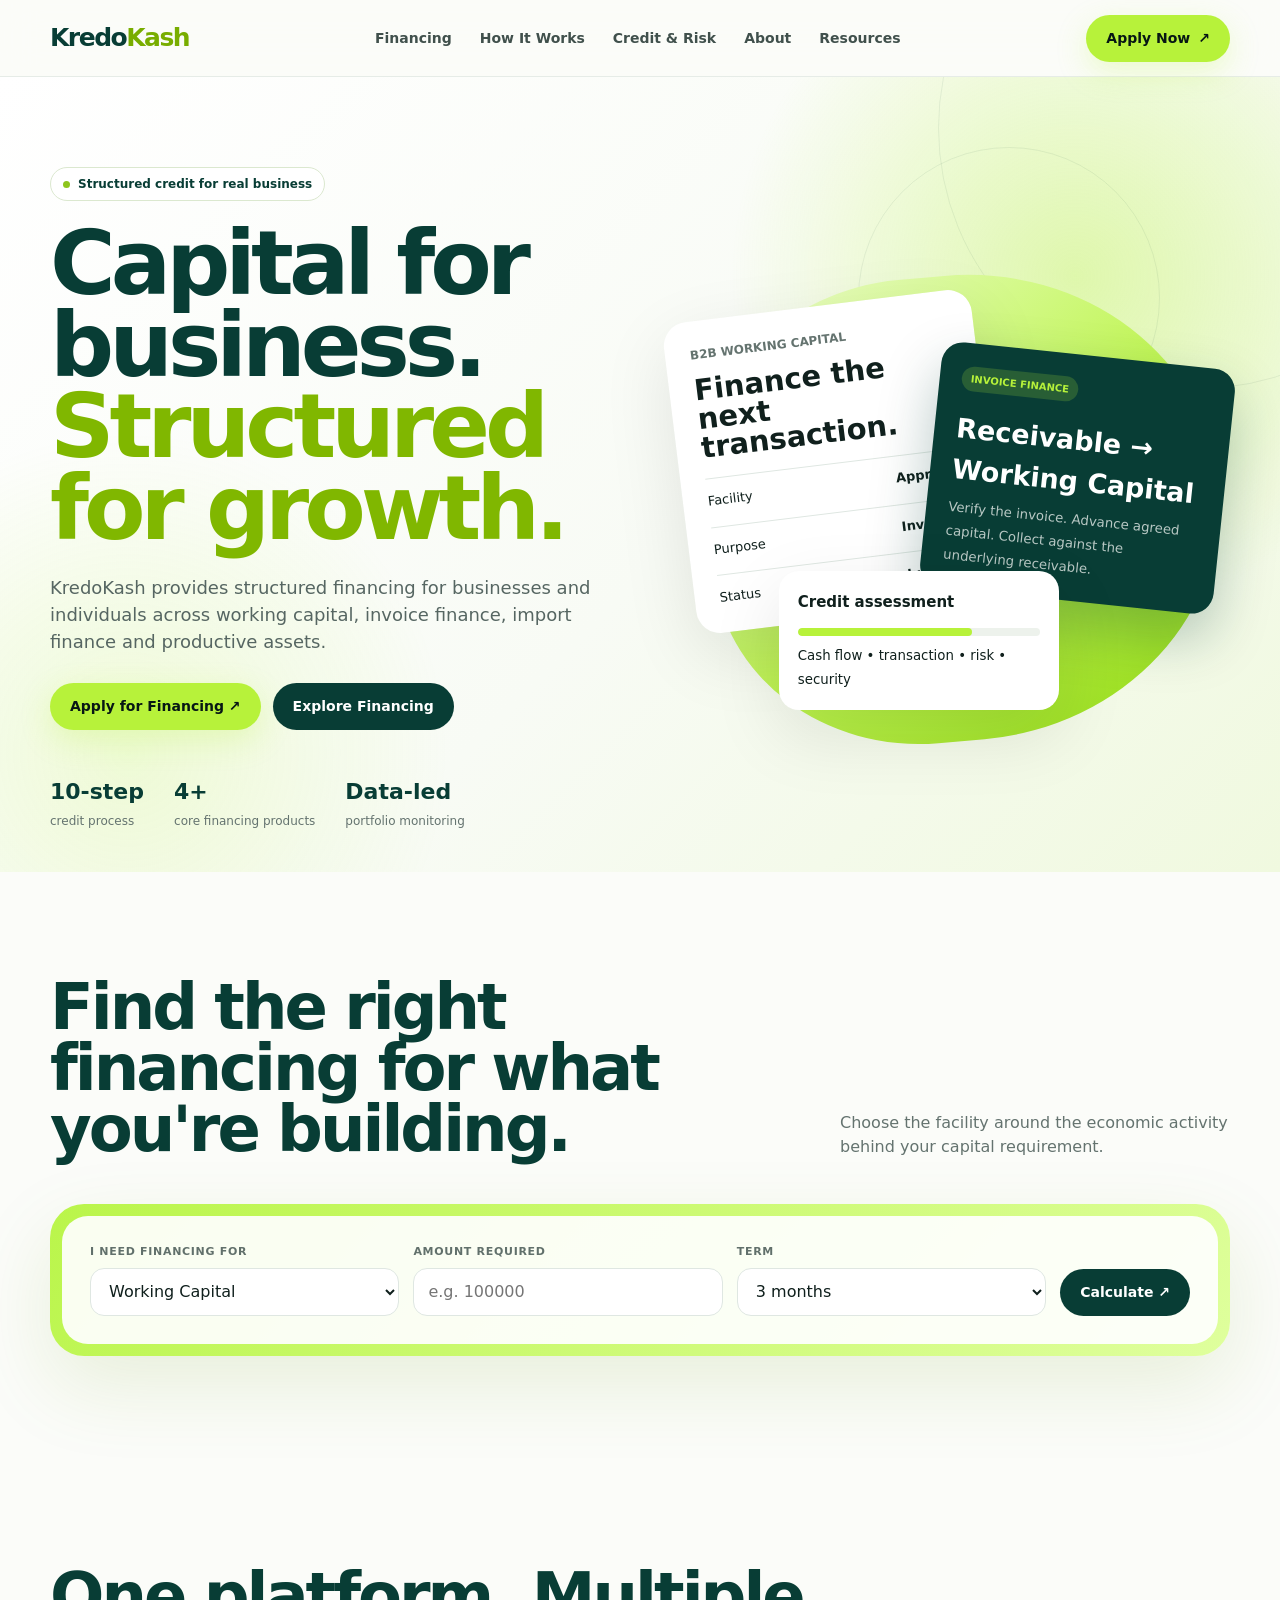
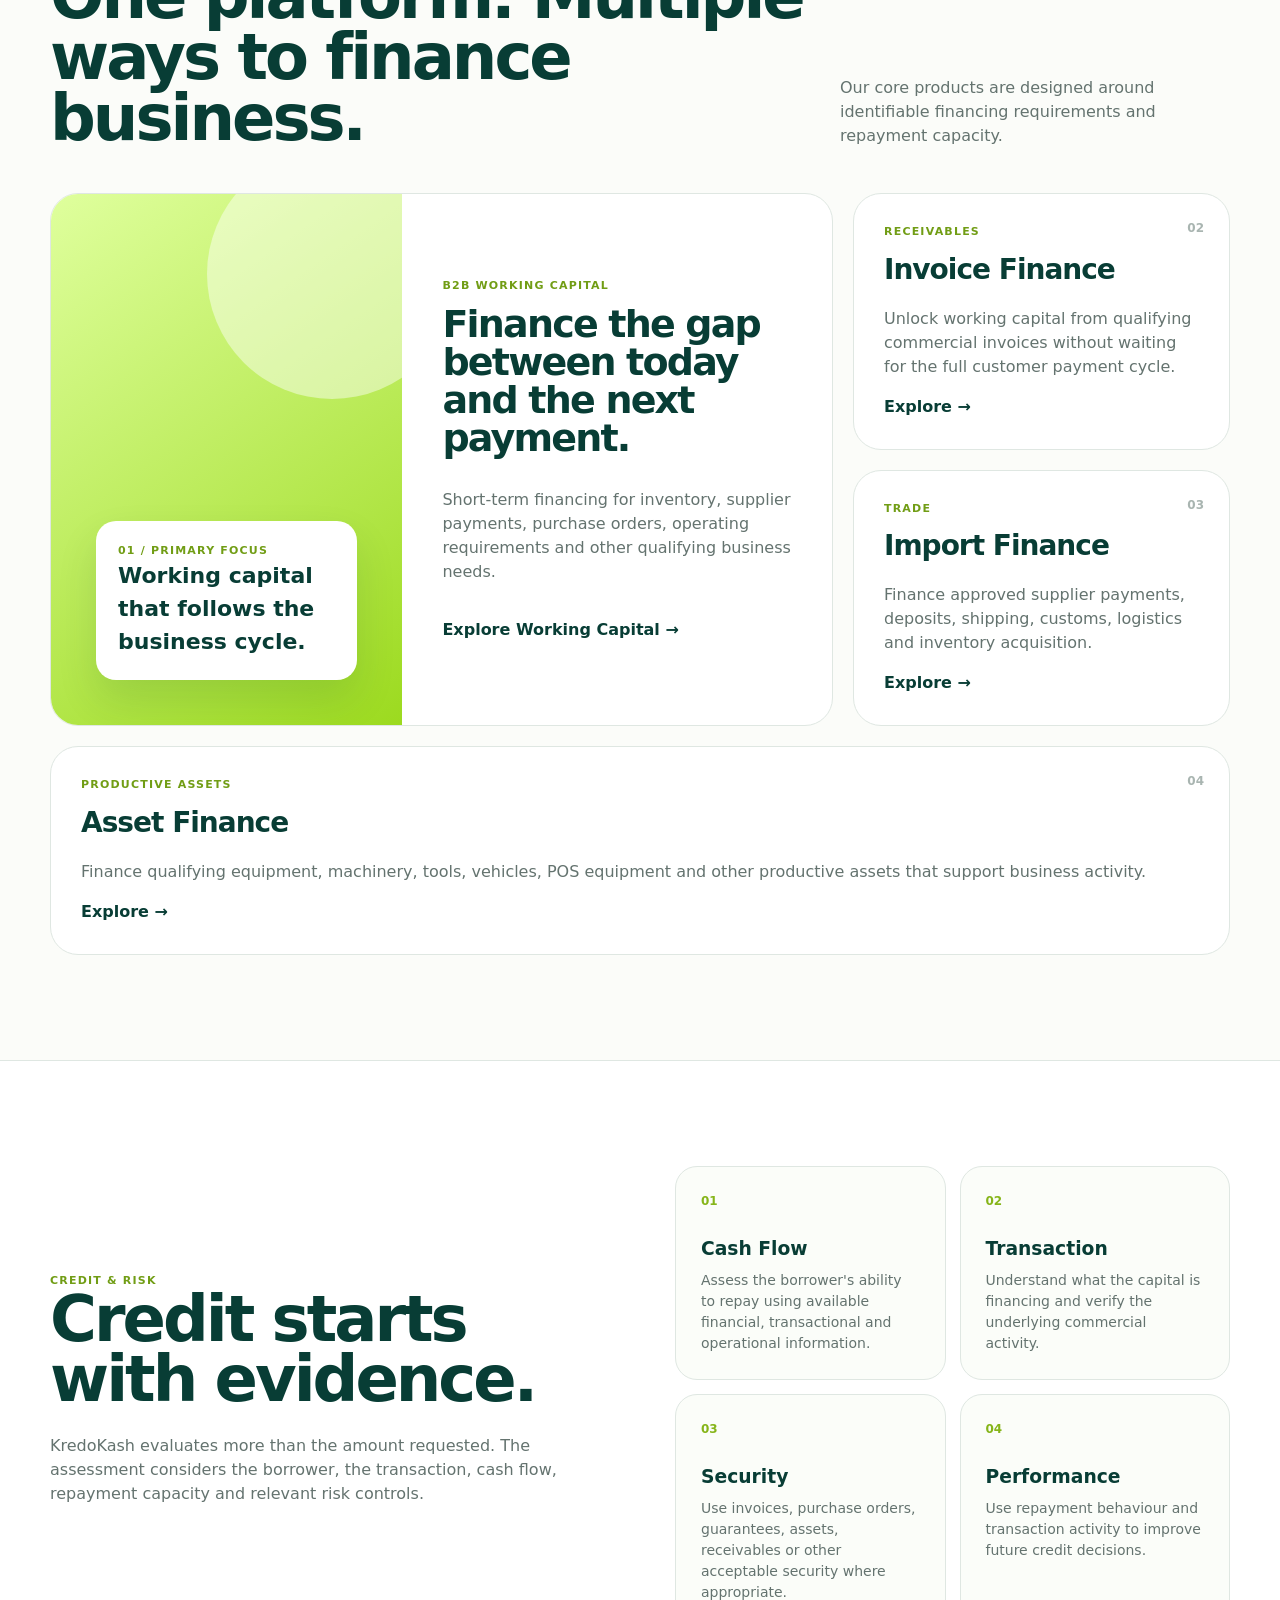
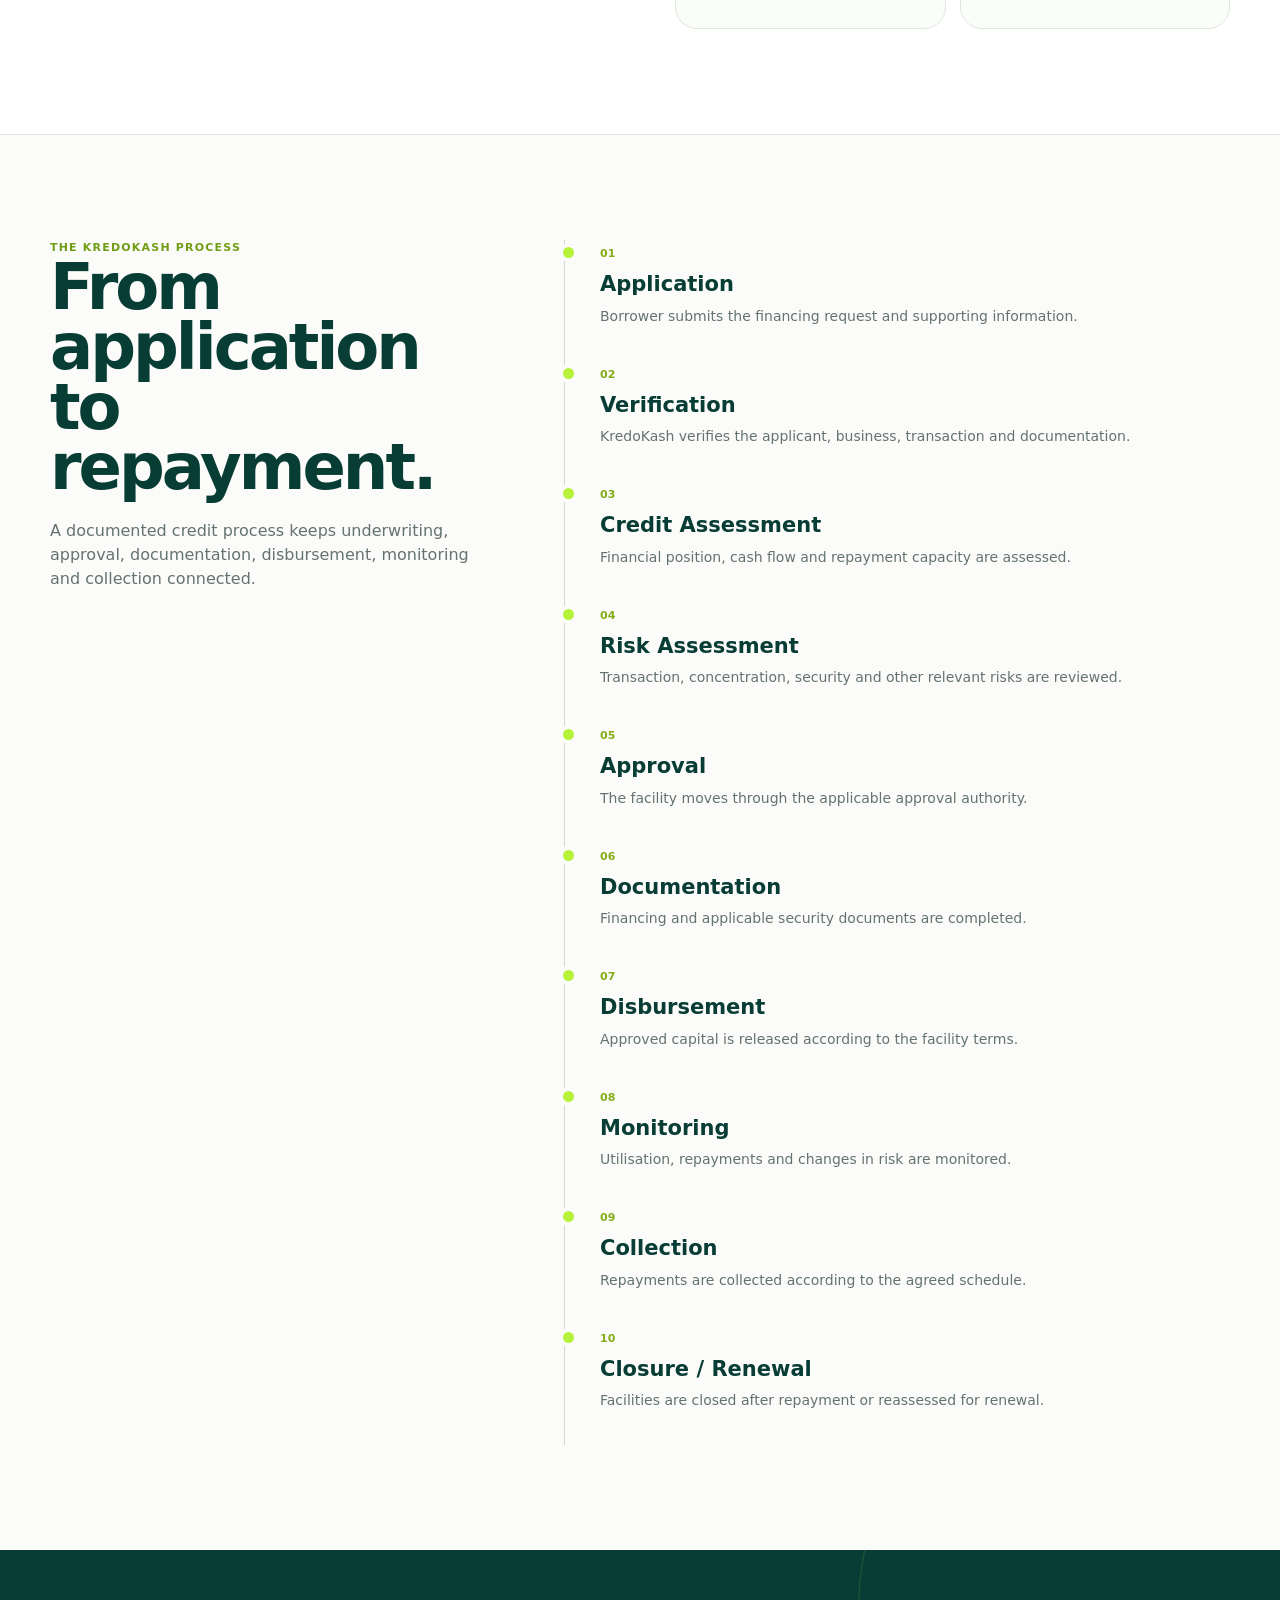
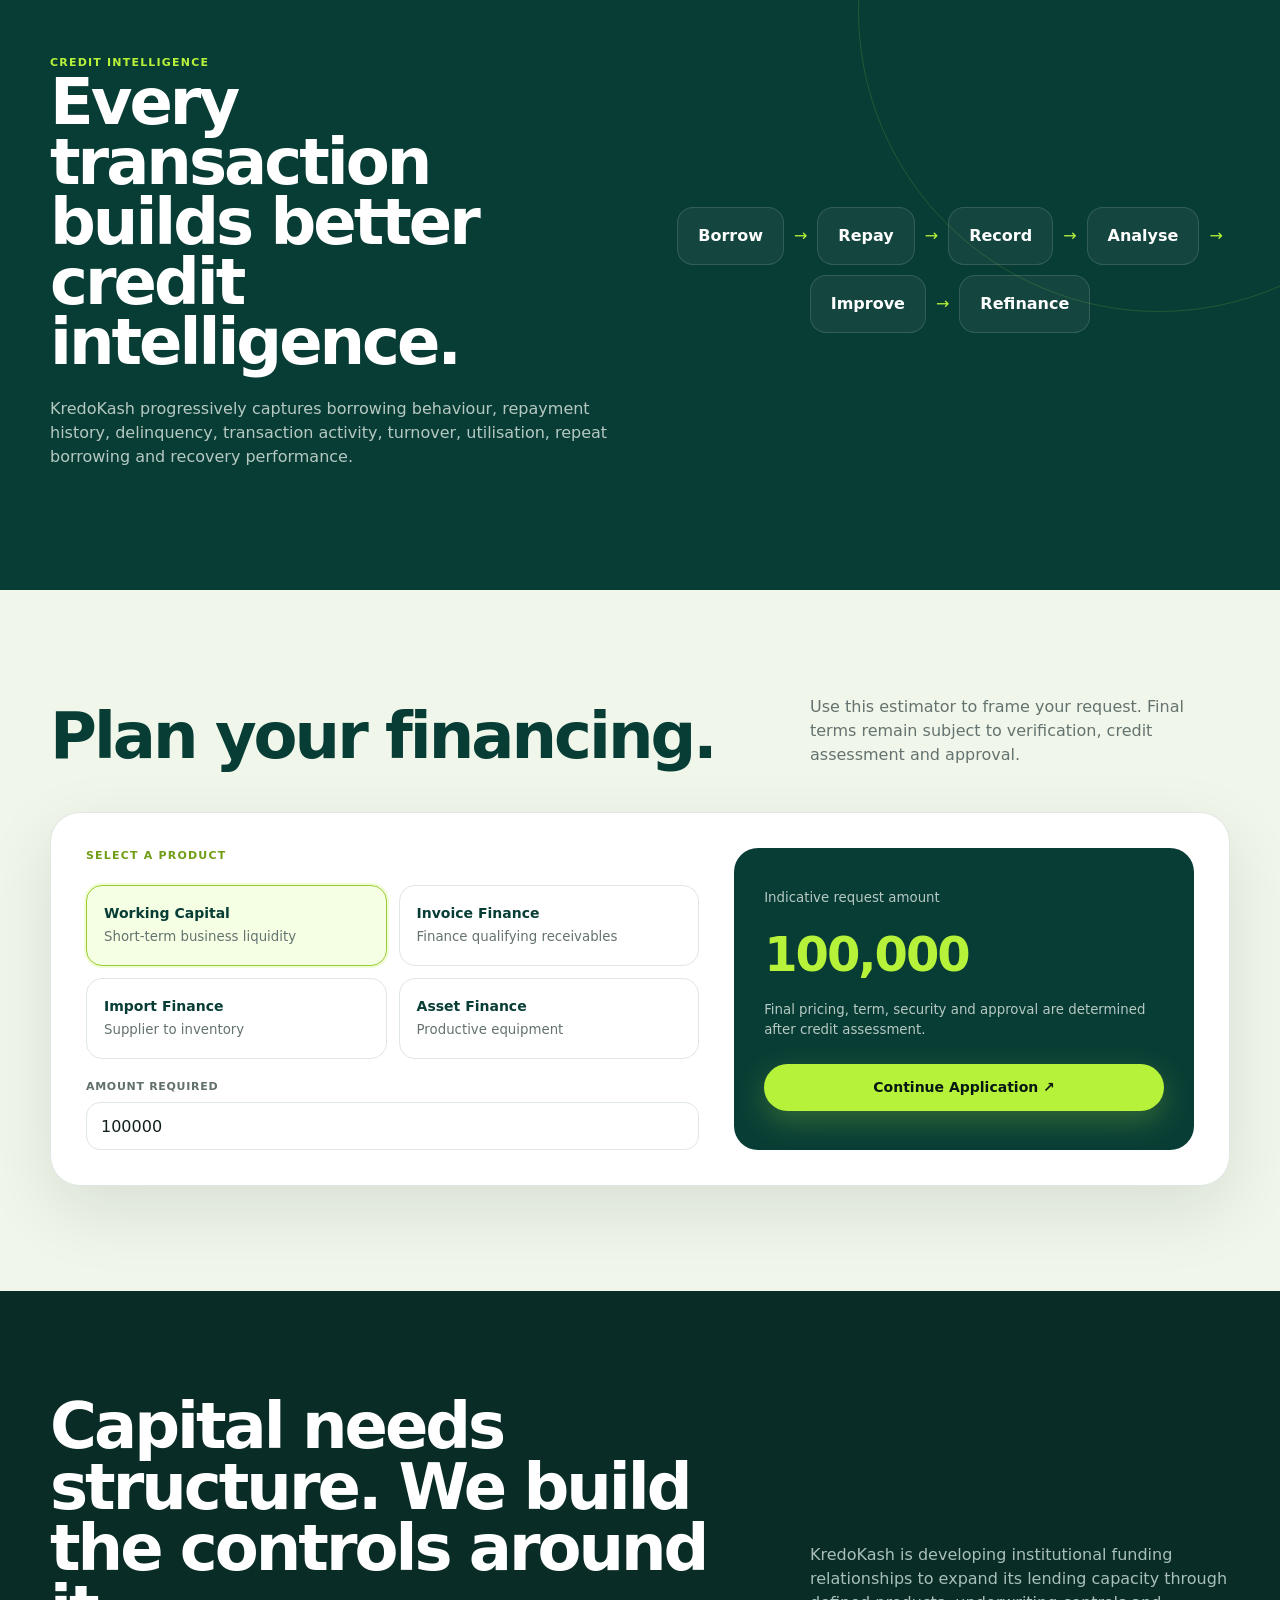
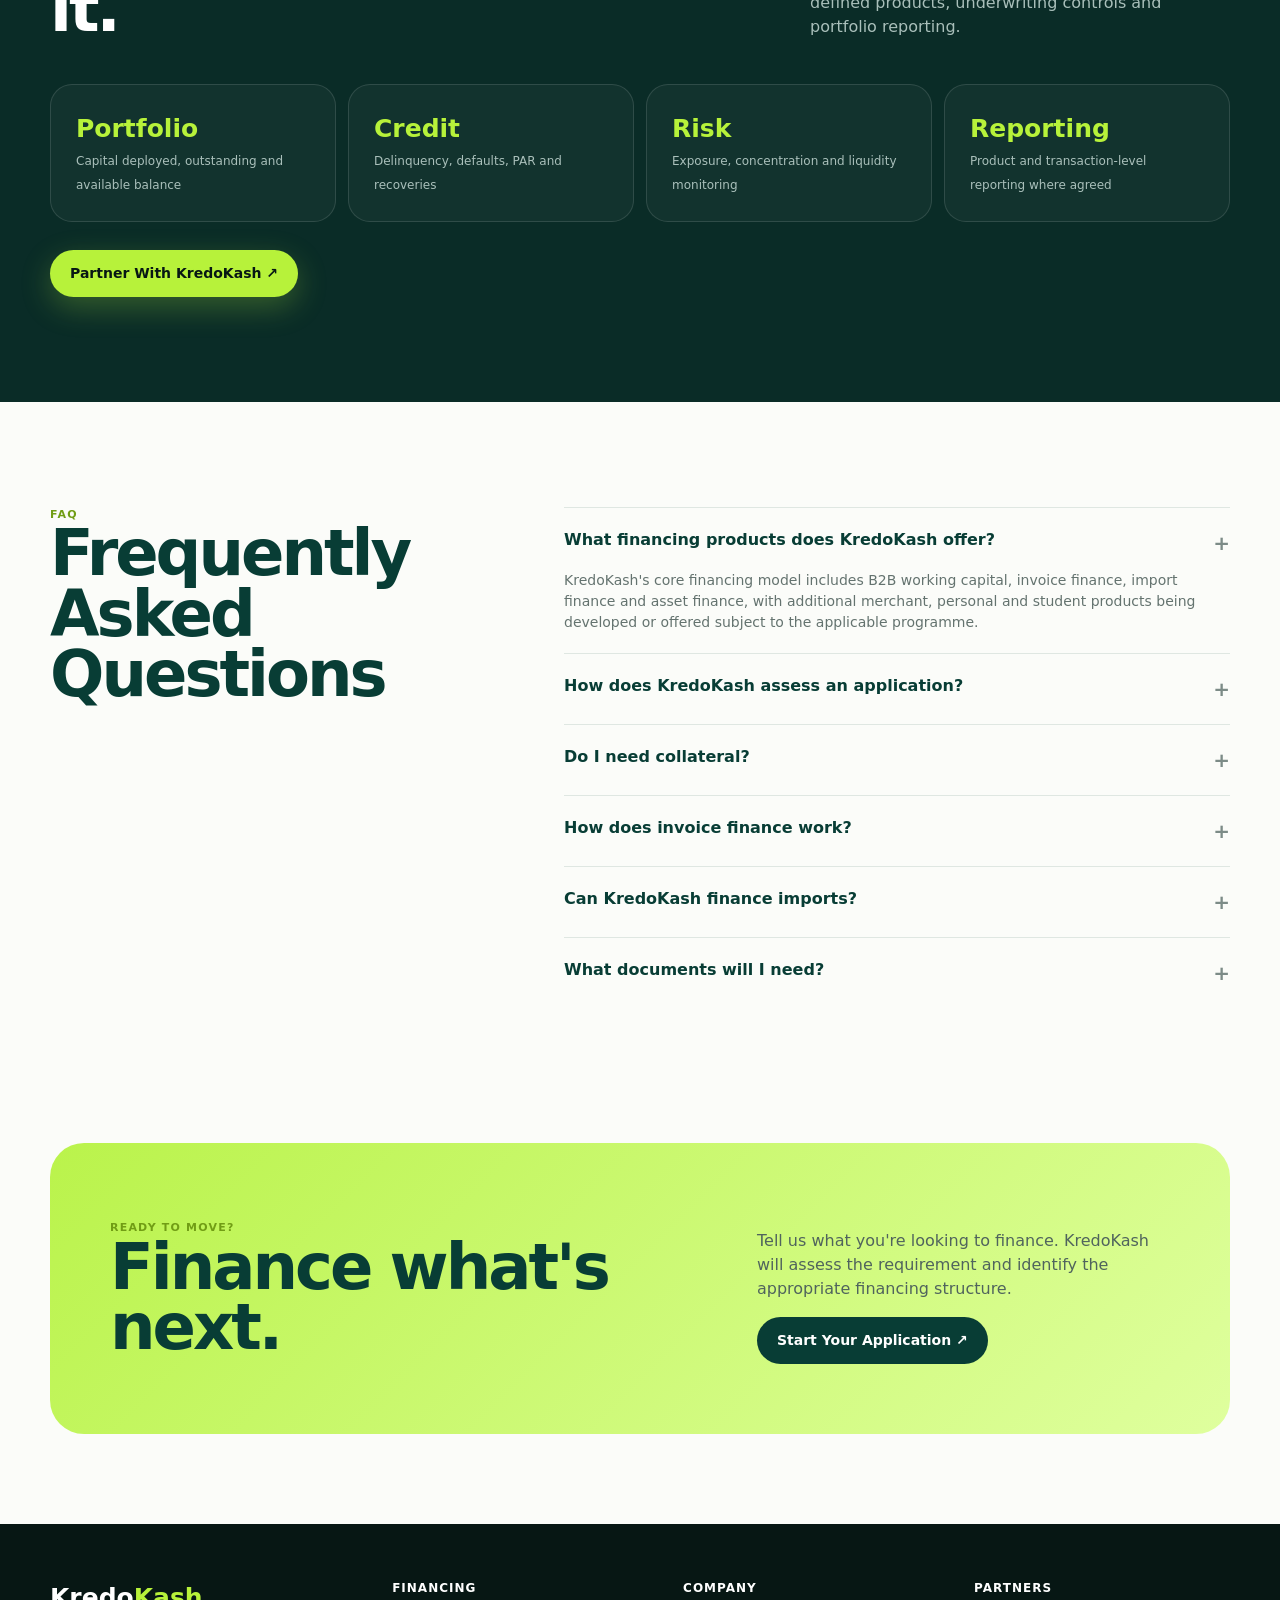
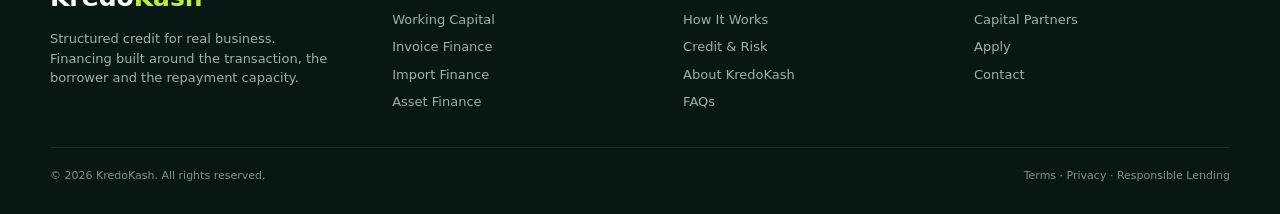
==== index.html @ a66e8a96 "Add KredoKash website prototype" ====
<!DOCTYPE html>
<html lang="en">
<head>
<meta charset="UTF-8">
<meta name="viewport" content="width=device-width, initial-scale=1.0">
<meta name="description" content="KredoKash provides structured financing for businesses and individuals across working capital, invoice finance, import finance and asset finance.">
<title>KredoKash — Structured Credit. Real Business.</title>
<style>
:root{
  --green:#b7f23a;
  --green-2:#d9ff8b;
  --forest:#083d35;
  --ink:#10201d;
  --muted:#64736f;
  --paper:#fbfcf9;
  --line:#dfe7e2;
  --dark:#071714;
  --white:#fff;
  --radius:28px;
  --shadow:0 24px 70px rgba(7,23,20,.10);
}
*{box-sizing:border-box}
html{scroll-behavior:smooth}
body{margin:0;font-family:Inter,ui-sans-serif,system-ui,-apple-system,BlinkMacSystemFont,"Segoe UI",sans-serif;color:var(--ink);background:var(--paper);line-height:1.5}
a{text-decoration:none;color:inherit}
button,input,select{font:inherit}
.container{width:min(1180px,calc(100% - 40px));margin:auto}
header{position:sticky;top:0;z-index:20;background:rgba(251,252,249,.86);backdrop-filter:blur(18px);border-bottom:1px solid rgba(223,231,226,.75)}
.nav{height:76px;display:flex;align-items:center;justify-content:space-between;gap:24px}
.logo{font-weight:900;font-size:25px;letter-spacing:-1.5px;color:var(--forest)}
.logo span{color:#78ad00}
.navlinks{display:flex;gap:28px;font-size:14px;font-weight:650;color:#40504c}
.navlinks a:hover{color:var(--forest)}
.nav-actions{display:flex;align-items:center;gap:10px}
.btn{border:0;cursor:pointer;display:inline-flex;align-items:center;justify-content:center;gap:8px;border-radius:999px;padding:13px 20px;font-weight:800;font-size:14px;transition:.2s transform,.2s box-shadow}
.btn:hover{transform:translateY(-2px)}
.btn-primary{background:var(--green);color:var(--dark);box-shadow:0 10px 30px rgba(183,242,58,.25)}
.btn-dark{background:var(--forest);color:#fff}
.icon-btn{width:42px;height:42px;border-radius:50%;border:1px solid var(--line);background:#fff;cursor:pointer}
.mobile-toggle{display:none}

.hero{position:relative;overflow:hidden;padding:90px 0 40px;background:
 radial-gradient(circle at 84% 25%,rgba(183,242,58,.38),transparent 28%),
 radial-gradient(circle at 10% 85%,rgba(183,242,58,.18),transparent 24%),
 linear-gradient(135deg,#fff 0%,#f8fbf5 55%,#f0f9df 100%)}
.hero:before,.hero:after{content:"";position:absolute;border:1px solid rgba(8,61,53,.07);border-radius:50%;width:520px;height:520px;right:-180px;top:-210px}
.hero:after{width:300px;height:300px;right:120px;top:70px}
.hero-grid{display:grid;grid-template-columns:1.02fr .98fr;align-items:center;gap:55px;position:relative;z-index:1}
.eyebrow{display:inline-flex;align-items:center;gap:8px;padding:7px 12px;border:1px solid #dbe8cf;border-radius:999px;background:#fff;font-size:12px;font-weight:800;color:var(--forest)}
.dot{width:7px;height:7px;background:#8ec51d;border-radius:50%}
h1{font-size:clamp(54px,7vw,92px);line-height:.91;letter-spacing:-5px;margin:22px 0 25px;color:var(--forest);font-weight:900}
h1 em{font-style:normal;color:#80b700}
.hero-copy{font-size:18px;color:#566662;max-width:570px}
.hero-cta{display:flex;gap:12px;margin-top:28px;flex-wrap:wrap}
.trust-row{display:flex;gap:30px;margin-top:45px;flex-wrap:wrap}
.trust-stat strong{display:block;font-size:22px;color:var(--forest)}
.trust-stat span{font-size:12px;color:var(--muted)}

.hero-visual{min-height:520px;position:relative}
.blob{position:absolute;inset:35px 10px 20px 30px;border-radius:45% 55% 55% 45%;background:linear-gradient(145deg,#efffd2,#bdf44d 55%,#93d916);transform:rotate(-5deg)}
.business-card{position:absolute;left:0;top:65px;width:310px;padding:24px;background:#fff;border:1px solid rgba(255,255,255,.7);border-radius:24px;box-shadow:var(--shadow);transform:rotate(-7deg)}
.business-card .mini-title{font-size:12px;font-weight:800;color:var(--muted)}
.business-card h3{font-size:29px;line-height:1;margin:12px 0}
.metric{display:flex;justify-content:space-between;border-top:1px solid var(--line);padding-top:12px;margin-top:16px;font-size:13px}
.invoice{position:absolute;right:5px;top:115px;width:295px;padding:22px;background:var(--forest);color:#fff;border-radius:22px;box-shadow:0 25px 55px rgba(8,61,53,.28);transform:rotate(6deg)}
.invoice .pill{display:inline-block;padding:5px 9px;border-radius:999px;background:rgba(183,242,58,.18);color:var(--green);font-size:10px;font-weight:800}
.invoice h3{font-size:27px;margin:18px 0 5px}
.invoice small{color:#b8c8c4}
.float-card{position:absolute;bottom:50px;left:100px;width:280px;padding:19px;background:#fff;border-radius:20px;box-shadow:var(--shadow)}
.float-card strong{font-size:15px}
.float-line{height:8px;background:#edf2ec;border-radius:20px;margin:14px 0 7px;overflow:hidden}
.float-line i{display:block;width:72%;height:100%;background:var(--green);border-radius:20px}

.section{padding:105px 0}
.section-head{display:flex;align-items:end;justify-content:space-between;gap:30px;margin-bottom:45px}
.section-head h2{font-size:clamp(40px,5vw,68px);line-height:.95;letter-spacing:-3px;color:var(--forest);margin:0;max-width:760px}
.section-head p{max-width:420px;color:var(--muted);margin:0}
.green-panel{background:linear-gradient(135deg,#baf54a,#dfff9d);border-radius:34px;padding:12px;box-shadow:0 30px 80px rgba(108,153,20,.13)}
.selector{background:rgba(255,255,255,.92);border-radius:26px;padding:28px;display:grid;grid-template-columns:1fr 1fr 1fr auto;gap:14px;align-items:end}
.field label{display:block;font-size:11px;font-weight:800;color:#61706b;text-transform:uppercase;letter-spacing:.7px;margin-bottom:7px}
.field select,.field input{width:100%;height:48px;border:1px solid var(--line);border-radius:14px;background:#fff;padding:0 14px;color:var(--ink);outline:none}
.field select:focus,.field input:focus{border-color:#9acb38;box-shadow:0 0 0 3px rgba(183,242,58,.18)}
.selector-result{margin-top:16px;padding:15px 18px;background:var(--forest);color:#fff;border-radius:17px;display:none;align-items:center;justify-content:space-between;gap:20px}
.selector-result strong{color:var(--green);font-size:20px}

.products{display:grid;grid-template-columns:1.35fr .65fr;gap:20px}
.product-feature,.product-card{background:#fff;border:1px solid var(--line);border-radius:var(--radius);overflow:hidden}
.product-feature{display:grid;grid-template-columns:.9fr 1.1fr;min-height:410px}
.product-visual{background:linear-gradient(145deg,#dfff9d,#9cda1f);position:relative;overflow:hidden;padding:35px}
.product-visual:before{content:"";position:absolute;width:250px;height:250px;border-radius:50%;background:rgba(255,255,255,.45);right:-55px;top:-45px}
.product-visual .box{position:absolute;bottom:45px;left:45px;right:45px;padding:22px;border-radius:20px;background:#fff;box-shadow:0 20px 40px rgba(8,61,53,.12)}
.product-copy{padding:40px;display:flex;flex-direction:column;justify-content:center}
.kicker{font-size:11px;font-weight:900;letter-spacing:1.2px;color:#719d15}
.product-copy h3{font-size:38px;line-height:1;letter-spacing:-1.8px;color:var(--forest);margin:10px 0 15px}
.product-copy p,.product-card p{color:var(--muted)}
.arrow{margin-top:18px;font-weight:850;color:var(--forest)}
.side-products{display:grid;grid-template-rows:1fr 1fr;gap:20px}
.product-card{padding:30px;position:relative}
.product-card h3{font-size:28px;letter-spacing:-1px;color:var(--forest);margin:8px 0}
.product-card .number{position:absolute;right:25px;top:25px;color:#a9b5b1;font-size:12px;font-weight:800}

.evidence{background:#fff;border-top:1px solid var(--line);border-bottom:1px solid var(--line)}
.evidence-grid{display:grid;grid-template-columns:1fr 1fr;gap:70px;align-items:center}
.evidence h2{font-size:clamp(44px,5vw,70px);line-height:.94;letter-spacing:-3px;color:var(--forest);margin:0 0 25px}
.evidence-copy{color:var(--muted);max-width:570px}
.principles{display:grid;grid-template-columns:1fr 1fr;gap:14px}
.principle{padding:25px;border:1px solid var(--line);border-radius:22px;background:#fbfdf9}
.principle b{display:block;font-size:12px;color:#86b51a;margin-bottom:25px}
.principle h3{margin:0 0 7px;color:var(--forest)}
.principle p{margin:0;color:var(--muted);font-size:14px}

.process-wrap{display:grid;grid-template-columns:.8fr 1.2fr;gap:70px}
.process-intro h2{font-size:clamp(44px,5vw,70px);line-height:.94;letter-spacing:-3px;color:var(--forest);margin:0 0 22px}
.process-intro p{color:var(--muted)}
.timeline{border-left:1px solid #cdd9d4;padding-left:35px}
.step{position:relative;padding:0 0 34px}
.step:before{content:"";position:absolute;left:-41px;top:3px;width:11px;height:11px;border-radius:50%;background:var(--green);border:4px solid var(--paper)}
.step span{font-size:11px;font-weight:900;color:#83ad18}
.step h3{margin:5px 0;color:var(--forest);font-size:21px}
.step p{margin:0;color:var(--muted);font-size:14px}

.data-section{background:var(--forest);color:#fff;overflow:hidden;position:relative}
.data-section:after{content:"";position:absolute;width:600px;height:600px;border-radius:50%;border:1px solid rgba(183,242,58,.15);right:-180px;top:-240px}
.data-grid{display:grid;grid-template-columns:1fr 1fr;gap:60px;align-items:center;position:relative;z-index:1}
.data-section h2{font-size:clamp(46px,5vw,72px);line-height:.94;letter-spacing:-3px;margin:0 0 25px}
.data-section p{color:#b6c8c2;max-width:570px}
.flow{display:flex;flex-wrap:wrap;gap:10px;align-items:center;justify-content:center}
.flow span{padding:16px 20px;border:1px solid rgba(255,255,255,.13);border-radius:16px;background:rgba(255,255,255,.05);font-weight:750}
.flow i{color:var(--green);font-style:normal}

.calculator{background:#f0f6ea}
.calc-card{background:#fff;border:1px solid var(--line);border-radius:30px;padding:35px;display:grid;grid-template-columns:1fr .75fr;gap:35px;box-shadow:var(--shadow)}
.calc-options{display:grid;grid-template-columns:1fr 1fr;gap:12px;margin:20px 0}
.option{border:1px solid var(--line);border-radius:16px;padding:17px;cursor:pointer;background:#fff;text-align:left}
.option.active{border-color:#9ccc35;background:#f5ffe4;box-shadow:0 0 0 2px rgba(183,242,58,.2)}
.option b{display:block;color:var(--forest);font-size:14px}
.option small{color:var(--muted)}
.calc-result{border-radius:24px;background:var(--forest);color:#fff;padding:30px;display:flex;flex-direction:column;justify-content:center}
.calc-result .big{font-size:48px;letter-spacing:-2px;color:var(--green);font-weight:900;margin:10px 0}
.calc-result small{color:#b7c8c3}

.partner{background:#0a2c27;color:#fff}
.partner .section-head h2{color:#fff}
.partner .section-head p{color:#a9bfba}
.partner-grid{display:grid;grid-template-columns:repeat(4,1fr);gap:12px}
.partner-metric{border:1px solid rgba(255,255,255,.12);border-radius:22px;padding:25px;background:rgba(255,255,255,.035)}
.partner-metric strong{font-size:25px;color:var(--green);display:block}
.partner-metric span{font-size:12px;color:#aac0bb}

.faq-grid{display:grid;grid-template-columns:.8fr 1.2fr;gap:70px}
.faq-title h2{font-size:clamp(46px,5vw,70px);line-height:.94;letter-spacing:-3px;color:var(--forest);margin:0}
.faq-item{border-top:1px solid var(--line);padding:20px 0;cursor:pointer}
.faq-q{display:flex;justify-content:space-between;gap:20px;font-weight:800;color:var(--forest)}
.faq-q span{font-size:20px;color:#7c8b87}
.faq-a{display:none;color:var(--muted);padding:12px 30px 0 0;font-size:14px}
.faq-item.open .faq-a{display:block}

.cta{padding:30px 0 90px}
.cta-box{background:linear-gradient(135deg,#baf34b,#dfff9e);border-radius:34px;padding:70px 60px;display:flex;justify-content:space-between;align-items:center;gap:30px}
.cta-box h2{font-size:clamp(44px,5vw,70px);line-height:.94;letter-spacing:-3px;color:var(--forest);margin:0}
.cta-box p{color:#50645d;max-width:460px}

footer{background:#071714;color:#fff;padding:55px 0 30px}
.footer-grid{display:grid;grid-template-columns:1.2fr repeat(3,1fr);gap:35px}
.footer-logo{font-size:25px;font-weight:900}
.footer-logo span{color:var(--green)}
footer p,footer a{color:#9bb1ab;font-size:13px}
footer h4{font-size:12px;text-transform:uppercase;letter-spacing:1px;color:#fff;margin:0 0 13px}
.footer-links{display:grid;gap:8px}
.copyright{border-top:1px solid rgba(255,255,255,.1);margin-top:35px;padding-top:20px;font-size:11px;color:#7d918c;display:flex;justify-content:space-between;gap:15px}

.modal{position:fixed;inset:0;background:rgba(3,16,14,.62);backdrop-filter:blur(8px);z-index:50;display:none;align-items:center;justify-content:center;padding:20px}
.modal.show{display:flex}
.modal-card{width:min(680px,100%);max-height:90vh;overflow:auto;background:#fff;border-radius:28px;padding:32px}
.modal-head{display:flex;justify-content:space-between;align-items:start}
.modal-head h2{font-size:35px;line-height:1;letter-spacing:-1.5px;color:var(--forest);margin:0}
.form-grid{display:grid;grid-template-columns:1fr 1fr;gap:14px;margin-top:25px}
.form-group.full{grid-column:1/-1}
.form-group label{display:block;font-size:11px;font-weight:850;text-transform:uppercase;color:var(--muted);margin-bottom:6px}
.form-group input,.form-group select,.form-group textarea{width:100%;border:1px solid var(--line);border-radius:13px;padding:12px;background:#fff}
.form-group textarea{min-height:90px;resize:vertical}
.form-submit{margin-top:18px;width:100%}

@media(max-width:900px){
  .navlinks{display:none}.mobile-toggle{display:block}
  .hero-grid,.evidence-grid,.process-wrap,.data-grid,.calc-card,.faq-grid{grid-template-columns:1fr}
  .hero{padding-top:55px}.hero-visual{min-height:440px}
  .products{grid-template-columns:1fr}.side-products{grid-template-columns:1fr 1fr;grid-template-rows:auto}
  .selector{grid-template-columns:1fr 1fr}.partner-grid{grid-template-columns:1fr 1fr}
  .footer-grid{grid-template-columns:1fr 1fr}
}
@media(max-width:600px){
  .container{width:min(100% - 26px,1180px)}
  .nav{height:68px}.nav-actions .btn{display:none}
  h1{letter-spacing:-3px;font-size:54px}
  .hero-visual{min-height:370px;transform:scale(.9);transform-origin:center}
  .business-card{width:250px}.invoice{width:240px;right:0}.float-card{left:35px;width:230px}
  .section{padding:75px 0}.section-head{display:block}
  .section-head p{margin-top:20px}
  .selector{grid-template-columns:1fr}.product-feature{grid-template-columns:1fr}.product-visual{min-height:280px}
  .side-products{grid-template-columns:1fr}
  .principles,.calc-options{grid-template-columns:1fr}
  .partner-grid{grid-template-columns:1fr 1fr}
  .cta-box{padding:45px 28px;display:block}.cta-box p{margin:25px 0}
  .footer-grid{grid-template-columns:1fr 1fr}.copyright{display:block}
  .form-grid{grid-template-columns:1fr}.form-group.full{grid-column:auto}
}
</style>
</head>
<body>

<header>
  <div class="container nav">
    <a class="logo" href="#">Kredo<span>Kash</span></a>
    <nav class="navlinks">
      <a href="#financing">Financing</a>
      <a href="#process">How It Works</a>
      <a href="#risk">Credit & Risk</a>
      <a href="#about">About</a>
      <a href="#faq">Resources</a>
    </nav>
    <div class="nav-actions">
      <button class="btn btn-primary" onclick="openModal()">Apply Now <span>↗</span></button>
      <button class="icon-btn mobile-toggle" onclick="alert('Use the section links below to navigate.')">☰</button>
    </div>
  </div>
</header>

<main>
<section class="hero">
  <div class="container hero-grid">
    <div>
      <span class="eyebrow"><i class="dot"></i> Structured credit for real business</span>
      <h1>Capital for business.<br><em>Structured for growth.</em></h1>
      <p class="hero-copy">KredoKash provides structured financing for businesses and individuals across working capital, invoice finance, import finance and productive assets.</p>
      <div class="hero-cta">
        <button class="btn btn-primary" onclick="openModal()">Apply for Financing ↗</button>
        <a class="btn btn-dark" href="#financing">Explore Financing</a>
      </div>
      <div class="trust-row">
        <div class="trust-stat"><strong>10-step</strong><span>credit process</span></div>
        <div class="trust-stat"><strong>4+</strong><span>core financing products</span></div>
        <div class="trust-stat"><strong>Data-led</strong><span>portfolio monitoring</span></div>
      </div>
    </div>
    <div class="hero-visual" aria-label="KredoKash financing visual">
      <div class="blob"></div>
      <div class="business-card">
        <div class="mini-title">B2B WORKING CAPITAL</div>
        <h3>Finance the next transaction.</h3>
        <div class="metric"><span>Facility</span><strong>Approved</strong></div>
        <div class="metric"><span>Purpose</span><strong>Inventory</strong></div>
        <div class="metric"><span>Status</span><strong>Ready to fund</strong></div>
      </div>
      <div class="invoice">
        <span class="pill">INVOICE FINANCE</span>
        <h3>Receivable → Working Capital</h3>
        <small>Verify the invoice. Advance agreed capital. Collect against the underlying receivable.</small>
      </div>
      <div class="float-card">
        <strong>Credit assessment</strong>
        <div class="float-line"><i></i></div>
        <small>Cash flow • transaction • risk • security</small>
      </div>
    </div>
  </div>
</section>

<section class="section" id="financing">
  <div class="container">
    <div class="section-head">
      <h2>Find the right financing for what you're building.</h2>
      <p>Choose the facility around the economic activity behind your capital requirement.</p>
    </div>
    <div class="green-panel">
      <div class="selector">
        <div class="field"><label>I need financing for</label><select id="purpose"><option>Working Capital</option><option>Invoice Finance</option><option>Import Finance</option><option>Asset Finance</option></select></div>
        <div class="field"><label>Amount required</label><input id="amount" type="number" min="0" placeholder="e.g. 100000"></div>
        <div class="field"><label>Term</label><select id="term"><option>3 months</option><option>6 months</option><option>9 months</option><option>12 months</option></select></div>
        <button class="btn btn-dark" onclick="showEstimate()">Calculate ↗</button>
      </div>
      <div class="selector-result" id="selectorResult"><span>Indicative financing request</span><strong id="estimateValue">—</strong></div>
    </div>
  </div>
</section>

<section class="section" id="products">
  <div class="container">
    <div class="section-head">
      <h2>One platform. Multiple ways to finance business.</h2>
      <p>Our core products are designed around identifiable financing requirements and repayment capacity.</p>
    </div>
    <div class="products">
      <article class="product-feature">
        <div class="product-visual">
          <div class="box">
            <div class="kicker">01 / PRIMARY FOCUS</div>
            <strong style="font-size:22px;color:var(--forest)">Working capital that follows the business cycle.</strong>
          </div>
        </div>
        <div class="product-copy">
          <div class="kicker">B2B WORKING CAPITAL</div>
          <h3>Finance the gap between today and the next payment.</h3>
          <p>Short-term financing for inventory, supplier payments, purchase orders, operating requirements and other qualifying business needs.</p>
          <a class="arrow" href="#apply">Explore Working Capital →</a>
        </div>
      </article>
      <div class="side-products">
        <article class="product-card">
          <span class="number">02</span>
          <div class="kicker">RECEIVABLES</div>
          <h3>Invoice Finance</h3>
          <p>Unlock working capital from qualifying commercial invoices without waiting for the full customer payment cycle.</p>
          <a class="arrow" href="#apply">Explore →</a>
        </article>
        <article class="product-card">
          <span class="number">03</span>
          <div class="kicker">TRADE</div>
          <h3>Import Finance</h3>
          <p>Finance approved supplier payments, deposits, shipping, customs, logistics and inventory acquisition.</p>
          <a class="arrow" href="#apply">Explore →</a>
        </article>
      </div>
    </div>
    <div style="margin-top:20px">
      <article class="product-card">
        <span class="number">04</span>
        <div class="kicker">PRODUCTIVE ASSETS</div>
        <h3>Asset Finance</h3>
        <p>Finance qualifying equipment, machinery, tools, vehicles, POS equipment and other productive assets that support business activity.</p>
        <a class="arrow" href="#apply">Explore →</a>
      </article>
    </div>
  </div>
</section>

<section class="section evidence" id="risk">
  <div class="container evidence-grid">
    <div>
      <div class="kicker">CREDIT & RISK</div>
      <h2>Credit starts with evidence.</h2>
      <p class="evidence-copy">KredoKash evaluates more than the amount requested. The assessment considers the borrower, the transaction, cash flow, repayment capacity and relevant risk controls.</p>
    </div>
    <div class="principles">
      <article class="principle"><b>01</b><h3>Cash Flow</h3><p>Assess the borrower's ability to repay using available financial, transactional and operational information.</p></article>
      <article class="principle"><b>02</b><h3>Transaction</h3><p>Understand what the capital is financing and verify the underlying commercial activity.</p></article>
      <article class="principle"><b>03</b><h3>Security</h3><p>Use invoices, purchase orders, guarantees, assets, receivables or other acceptable security where appropriate.</p></article>
      <article class="principle"><b>04</b><h3>Performance</h3><p>Use repayment behaviour and transaction activity to improve future credit decisions.</p></article>
    </div>
  </div>
</section>

<section class="section" id="process">
  <div class="container process-wrap">
    <div class="process-intro">
      <div class="kicker">THE KREDOKASH PROCESS</div>
      <h2>From application to repayment.</h2>
      <p>A documented credit process keeps underwriting, approval, documentation, disbursement, monitoring and collection connected.</p>
    </div>
    <div class="timeline">
      <div class="step"><span>01</span><h3>Application</h3><p>Borrower submits the financing request and supporting information.</p></div>
      <div class="step"><span>02</span><h3>Verification</h3><p>KredoKash verifies the applicant, business, transaction and documentation.</p></div>
      <div class="step"><span>03</span><h3>Credit Assessment</h3><p>Financial position, cash flow and repayment capacity are assessed.</p></div>
      <div class="step"><span>04</span><h3>Risk Assessment</h3><p>Transaction, concentration, security and other relevant risks are reviewed.</p></div>
      <div class="step"><span>05</span><h3>Approval</h3><p>The facility moves through the applicable approval authority.</p></div>
      <div class="step"><span>06</span><h3>Documentation</h3><p>Financing and applicable security documents are completed.</p></div>
      <div class="step"><span>07</span><h3>Disbursement</h3><p>Approved capital is released according to the facility terms.</p></div>
      <div class="step"><span>08</span><h3>Monitoring</h3><p>Utilisation, repayments and changes in risk are monitored.</p></div>
      <div class="step"><span>09</span><h3>Collection</h3><p>Repayments are collected according to the agreed schedule.</p></div>
      <div class="step"><span>10</span><h3>Closure / Renewal</h3><p>Facilities are closed after repayment or reassessed for renewal.</p></div>
    </div>
  </div>
</section>

<section class="section data-section">
  <div class="container data-grid">
    <div>
      <div class="kicker" style="color:var(--green)">CREDIT INTELLIGENCE</div>
      <h2>Every transaction builds better credit intelligence.</h2>
      <p>KredoKash progressively captures borrowing behaviour, repayment history, delinquency, transaction activity, turnover, utilisation, repeat borrowing and recovery performance.</p>
    </div>
    <div class="flow">
      <span>Borrow</span><i>→</i><span>Repay</span><i>→</i><span>Record</span><i>→</i><span>Analyse</span><i>→</i><span>Improve</span><i>→</i><span>Refinance</span>
    </div>
  </div>
</section>

<section class="section calculator">
  <div class="container">
    <div class="section-head">
      <h2>Plan your financing.</h2>
      <p>Use this estimator to frame your request. Final terms remain subject to verification, credit assessment and approval.</p>
    </div>
    <div class="calc-card">
      <div>
        <div class="kicker">SELECT A PRODUCT</div>
        <div class="calc-options">
          <button class="option active" onclick="selectProduct(this)"><b>Working Capital</b><small>Short-term business liquidity</small></button>
          <button class="option" onclick="selectProduct(this)"><b>Invoice Finance</b><small>Finance qualifying receivables</small></button>
          <button class="option" onclick="selectProduct(this)"><b>Import Finance</b><small>Supplier to inventory</small></button>
          <button class="option" onclick="selectProduct(this)"><b>Asset Finance</b><small>Productive equipment</small></button>
        </div>
        <div class="field"><label>Amount required</label><input id="calcAmount" type="number" value="100000" oninput="updateCalc()"></div>
      </div>
      <div class="calc-result">
        <small>Indicative request amount</small>
        <div class="big" id="calcValue">100,000</div>
        <small>Final pricing, term, security and approval are determined after credit assessment.</small>
        <button class="btn btn-primary" style="margin-top:24px" onclick="openModal()">Continue Application ↗</button>
      </div>
    </div>
  </div>
</section>

<section class="section partner" id="partners">
  <div class="container">
    <div class="section-head">
      <h2>Capital needs structure. We build the controls around it.</h2>
      <p>KredoKash is developing institutional funding relationships to expand its lending capacity through defined products, underwriting controls and portfolio reporting.</p>
    </div>
    <div class="partner-grid">
      <div class="partner-metric"><strong>Portfolio</strong><span>Capital deployed, outstanding and available balance</span></div>
      <div class="partner-metric"><strong>Credit</strong><span>Delinquency, defaults, PAR and recoveries</span></div>
      <div class="partner-metric"><strong>Risk</strong><span>Exposure, concentration and liquidity monitoring</span></div>
      <div class="partner-metric"><strong>Reporting</strong><span>Product and transaction-level reporting where agreed</span></div>
    </div>
    <div style="margin-top:28px"><button class="btn btn-primary" onclick="openPartnerModal()">Partner With KredoKash ↗</button></div>
  </div>
</section>

<section class="section" id="faq">
  <div class="container faq-grid">
    <div class="faq-title"><div class="kicker">FAQ</div><h2>Frequently Asked Questions</h2></div>
    <div>
      <div class="faq-item open"><div class="faq-q">What financing products does KredoKash offer?<span>+</span></div><div class="faq-a">KredoKash's core financing model includes B2B working capital, invoice finance, import finance and asset finance, with additional merchant, personal and student products being developed or offered subject to the applicable programme.</div></div>
      <div class="faq-item"><div class="faq-q">How does KredoKash assess an application?<span>+</span></div><div class="faq-a">Applications move through verification, credit assessment, risk assessment, approval, documentation, disbursement and ongoing monitoring.</div></div>
      <div class="faq-item"><div class="faq-q">Do I need collateral?<span>+</span></div><div class="faq-a">Security depends on the facility. Depending on the transaction, KredoKash may consider invoices, purchase orders, guarantees, financed assets, contractual receivables, deposits or other acceptable security.</div></div>
      <div class="faq-item"><div class="faq-q">How does invoice finance work?<span>+</span></div><div class="faq-a">KredoKash verifies a qualifying commercial invoice and the underlying receivable, advances an agreed percentage and receives repayment when the underlying customer pays, subject to the agreed structure.</div></div>
      <div class="faq-item"><div class="faq-q">Can KredoKash finance imports?<span>+</span></div><div class="faq-a">Yes. Qualifying import finance can cover approved supplier payments, deposits, shipping, customs, logistics and inventory acquisition, subject to transaction due diligence.</div></div>
      <div class="faq-item"><div class="faq-q">What documents will I need?<span>+</span></div><div class="faq-a">Requirements depend on the product and transaction. Business and transaction verification can include financial information, invoices, purchase orders, contracts, supplier information, shipping documents and evidence supporting repayment capacity.</div></div>
    </div>
  </div>
</section>

<section class="cta" id="apply">
  <div class="container">
    <div class="cta-box">
      <div>
        <div class="kicker">READY TO MOVE?</div>
        <h2>Finance what's next.</h2>
      </div>
      <div>
        <p>Tell us what you're looking to finance. KredoKash will assess the requirement and identify the appropriate financing structure.</p>
        <button class="btn btn-dark" onclick="openModal()">Start Your Application ↗</button>
      </div>
    </div>
  </div>
</section>
</main>

<footer id="about">
  <div class="container">
    <div class="footer-grid">
      <div>
        <div class="footer-logo">Kredo<span>Kash</span></div>
        <p style="max-width:290px">Structured credit for real business. Financing built around the transaction, the borrower and the repayment capacity.</p>
      </div>
      <div><h4>Financing</h4><div class="footer-links"><a href="#products">Working Capital</a><a href="#products">Invoice Finance</a><a href="#products">Import Finance</a><a href="#products">Asset Finance</a></div></div>
      <div><h4>Company</h4><div class="footer-links"><a href="#process">How It Works</a><a href="#risk">Credit & Risk</a><a href="#about">About KredoKash</a><a href="#faq">FAQs</a></div></div>
      <div><h4>Partners</h4><div class="footer-links"><a href="#partners">Capital Partners</a><a href="#apply">Apply</a><a href="#apply">Contact</a></div></div>
    </div>
    <div class="copyright"><span>© 2026 KredoKash. All rights reserved.</span><span>Terms · Privacy · Responsible Lending</span></div>
  </div>
</footer>

<div class="modal" id="applicationModal">
  <div class="modal-card">
    <div class="modal-head">
      <div><div class="kicker">KREDOKASH APPLICATION</div><h2>Tell us what you need to finance.</h2></div>
      <button class="icon-btn" onclick="closeModal()">×</button>
    </div>
    <form onsubmit="submitApplication(event)">
      <div class="form-grid">
        <div class="form-group"><label>Full name</label><input required placeholder="Your name"></div>
        <div class="form-group"><label>Business name</label><input required placeholder="Business name"></div>
        <div class="form-group"><label>Email</label><input type="email" required placeholder="you@company.com"></div>
        <div class="form-group"><label>Phone</label><input placeholder="+266 ..."></div>
        <div class="form-group"><label>Financing type</label><select><option>Working Capital</option><option>Invoice Finance</option><option>Import Finance</option><option>Asset Finance</option><option>Other</option></select></div>
        <div class="form-group"><label>Amount required</label><input type="number" placeholder="Amount"></div>
        <div class="form-group full"><label>What are you financing?</label><textarea placeholder="Briefly describe the financing requirement"></textarea></div>
      </div>
      <button class="btn btn-primary form-submit">Submit Financing Request ↗</button>
    </form>
  </div>
</div>

<script>
function openModal(){document.getElementById('applicationModal').classList.add('show')}
function closeModal(){document.getElementById('applicationModal').classList.remove('show')}
function openPartnerModal(){openModal()}
window.addEventListener('click',e=>{if(e.target.id==='applicationModal')closeModal()})

function showEstimate(){
  const amount=parseFloat(document.getElementById('amount').value||0);
  const term=document.getElementById('term').value;
  const result=document.getElementById('selectorResult');
  const value=document.getElementById('estimateValue');
  value.textContent=amount?new Intl.NumberFormat().format(amount):'Enter an amount';
  result.style.display='flex';
  if(amount) result.querySelector('span').textContent='Indicative request • '+term;
}
function selectProduct(btn){
  document.querySelectorAll('.option').forEach(x=>x.classList.remove('active'));
  btn.classList.add('active');
}
function updateCalc(){
  const amount=parseFloat(document.getElementById('calcAmount').value||0);
  document.getElementById('calcValue').textContent=new Intl.NumberFormat().format(amount);
}
document.querySelectorAll('.faq-item').forEach(item=>{
  item.addEventListener('click',()=>item.classList.toggle('open'));
});
function submitApplication(e){
  e.preventDefault();
  const card=e.target.closest('.modal-card');
  card.innerHTML='<div style="padding:35px;text-align:center"><div class="kicker">REQUEST RECEIVED</div><h2 style="font-size:38px;line-height:1;color:#083d35">Thank you.</h2><p style="color:#64736f">Your financing request has been captured in this prototype. Connect the form to your application backend before launch.</p><button class="btn btn-primary" onclick="closeModal()">Close</button></div>';
}
</script>
</body>
</html>
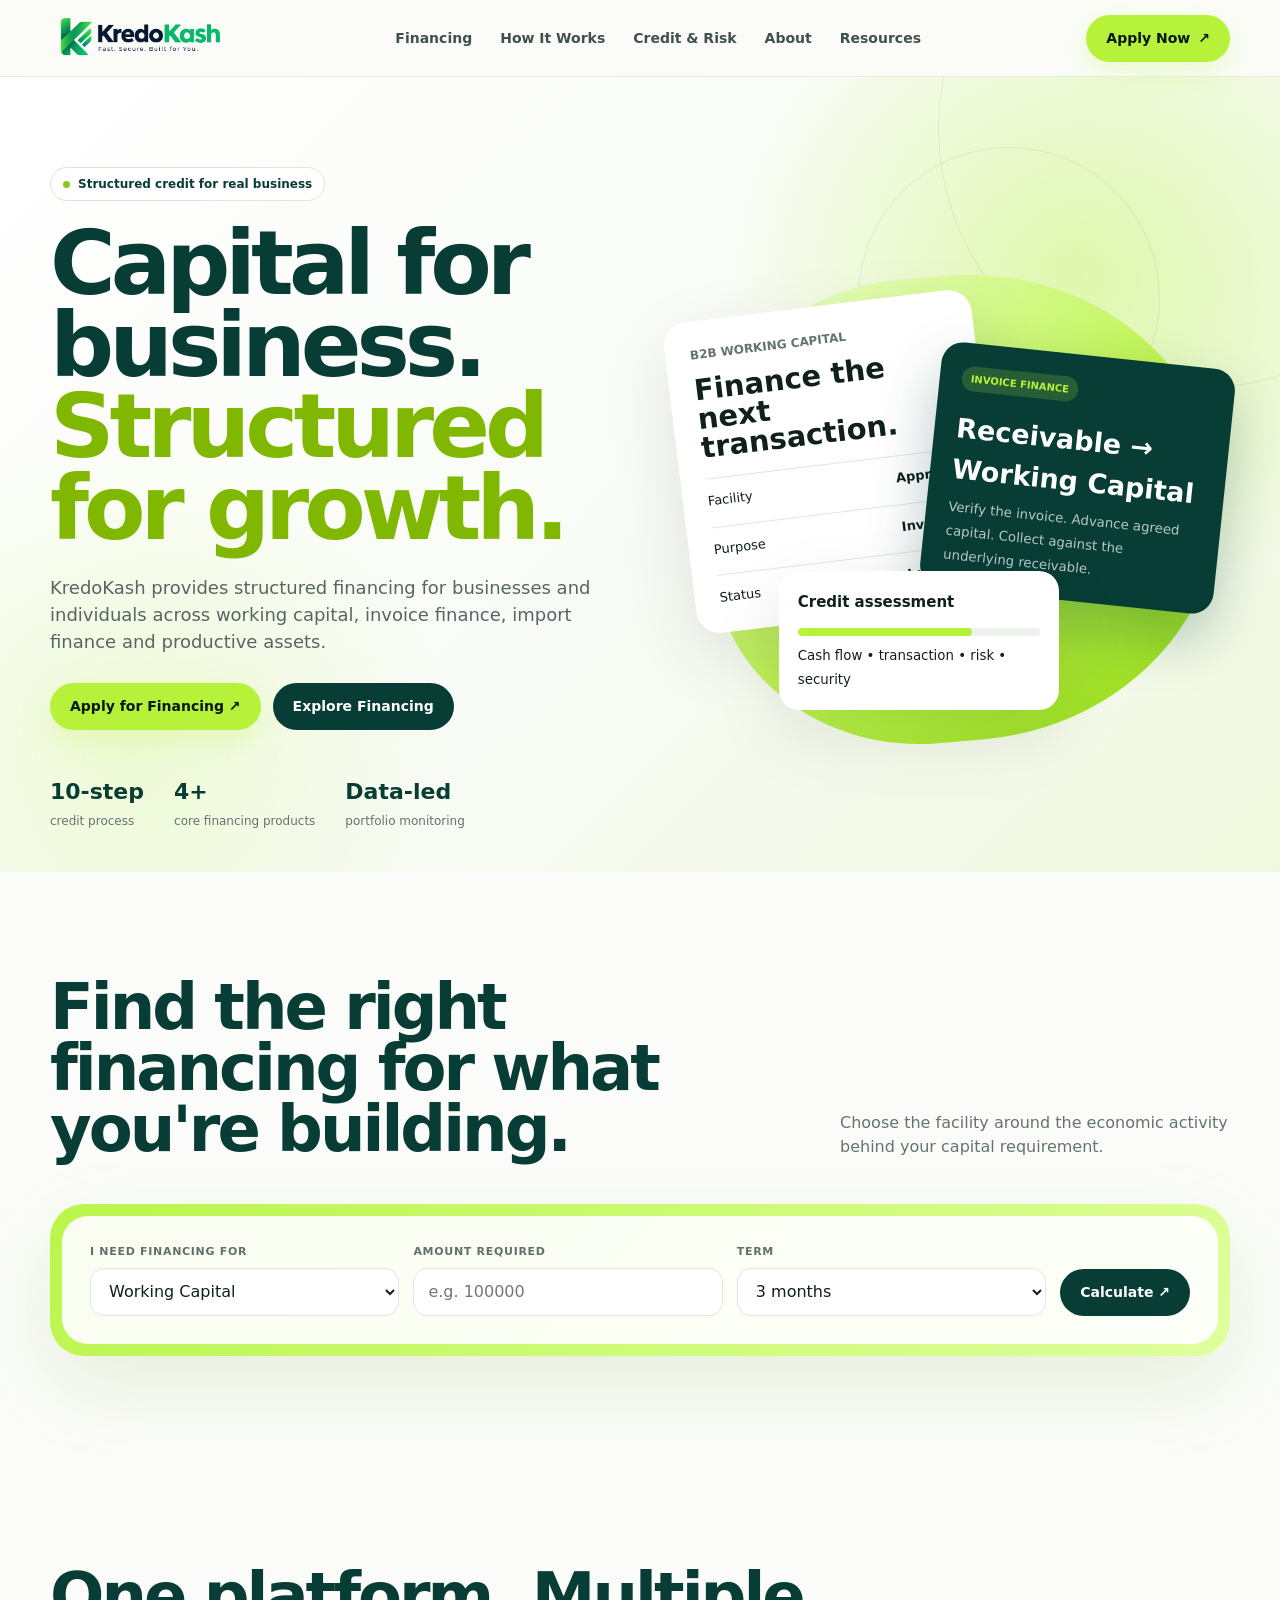
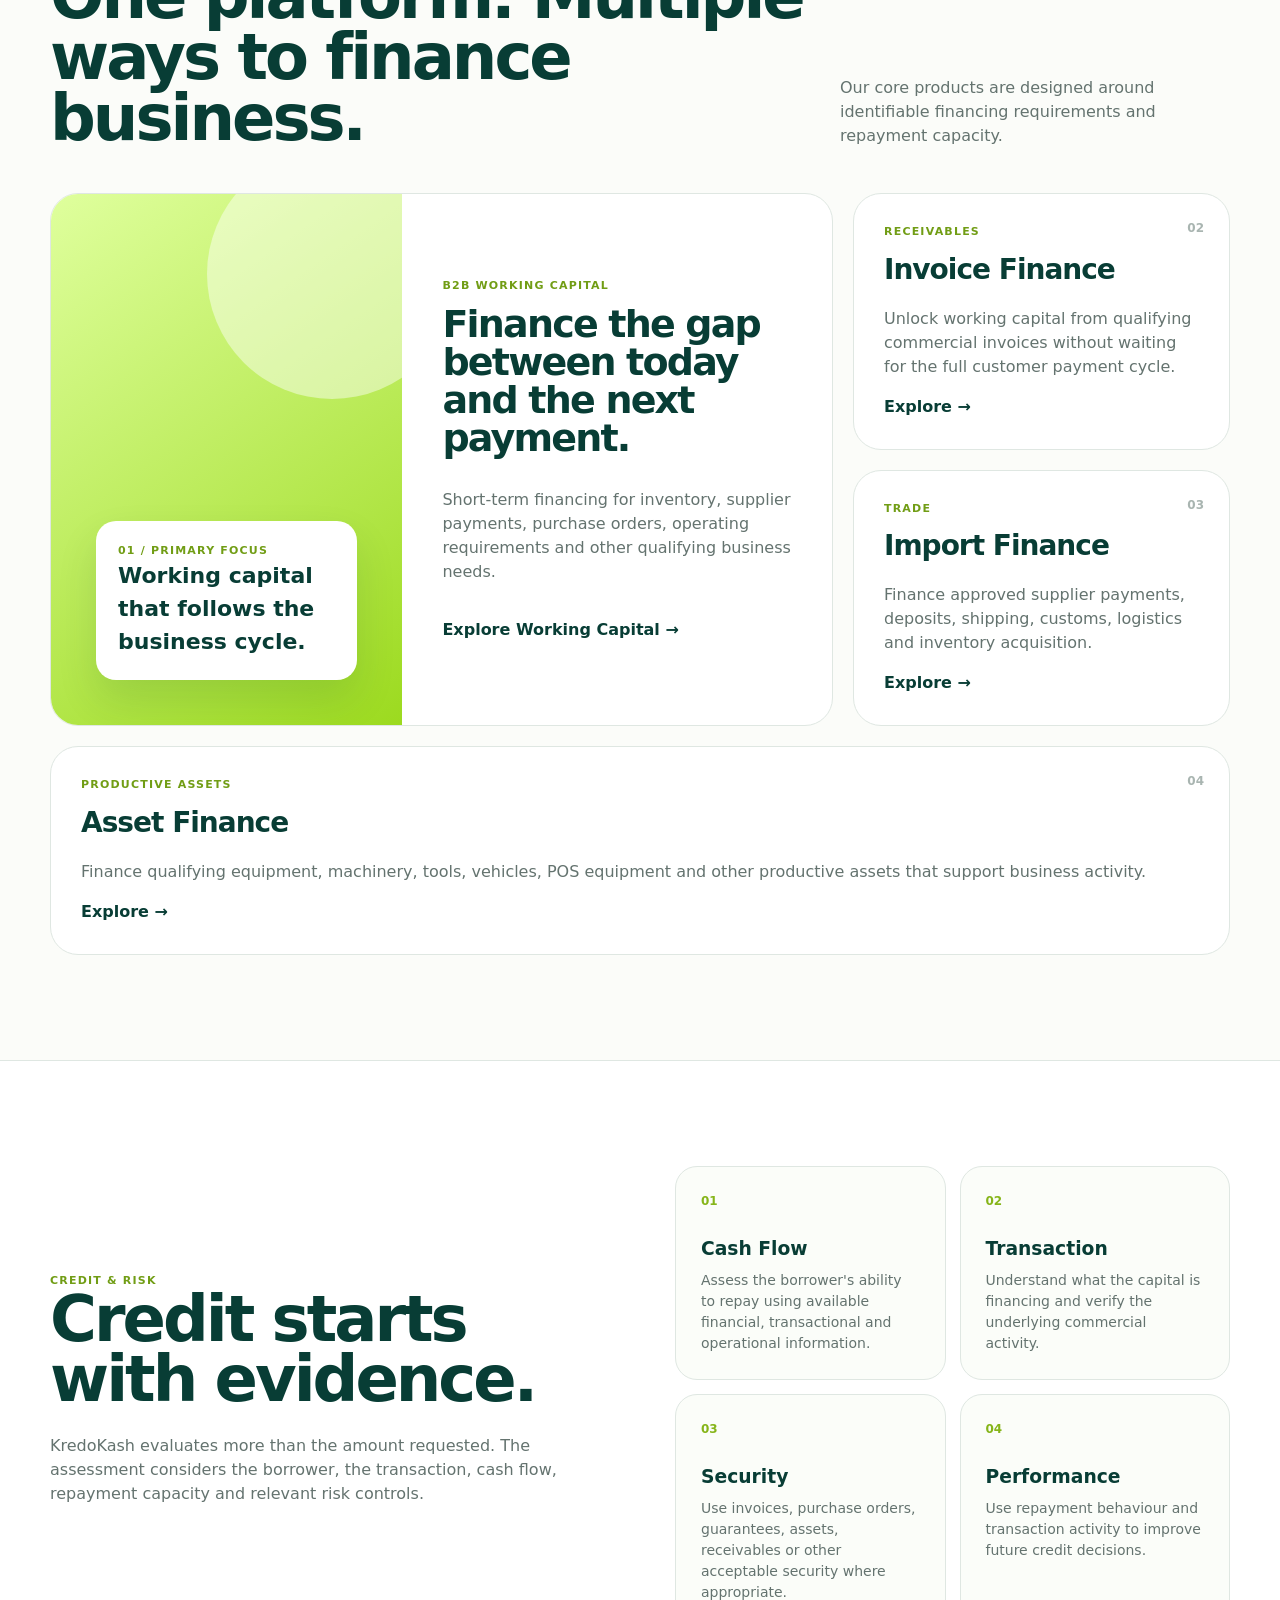
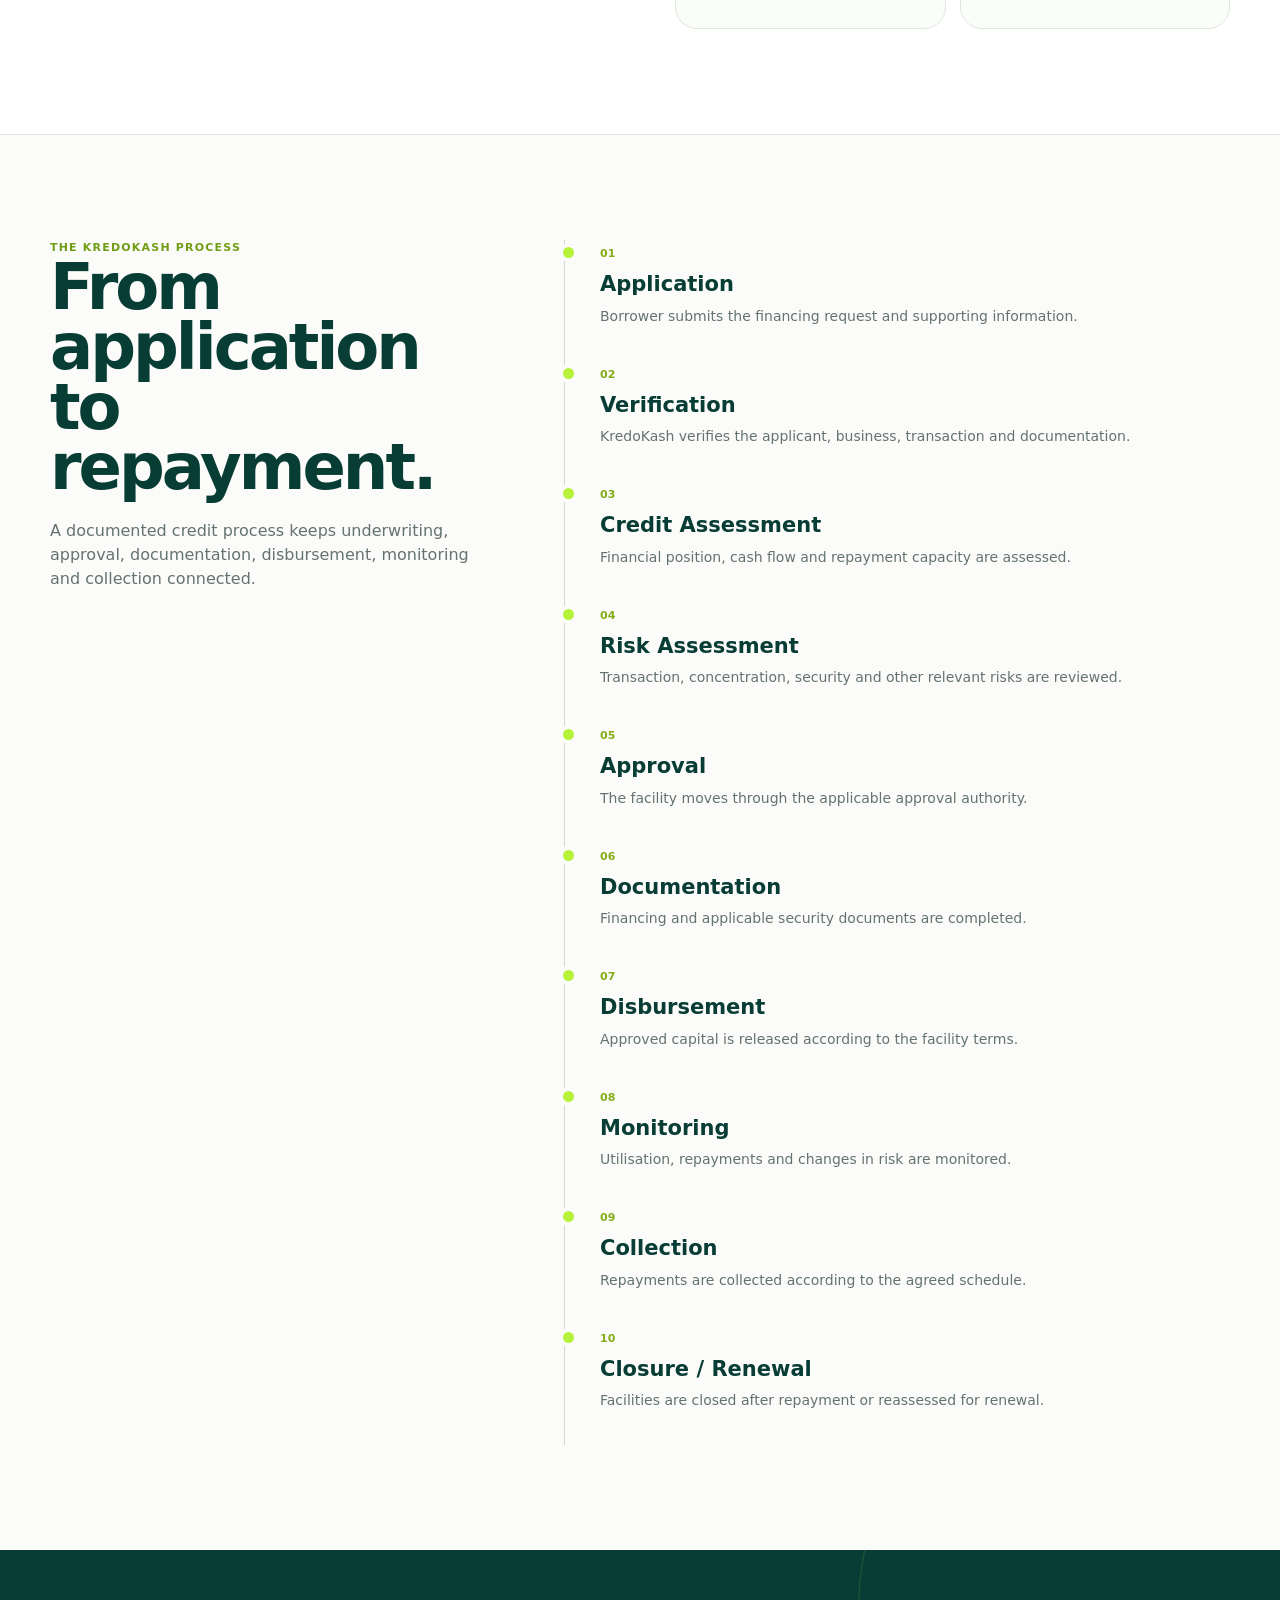
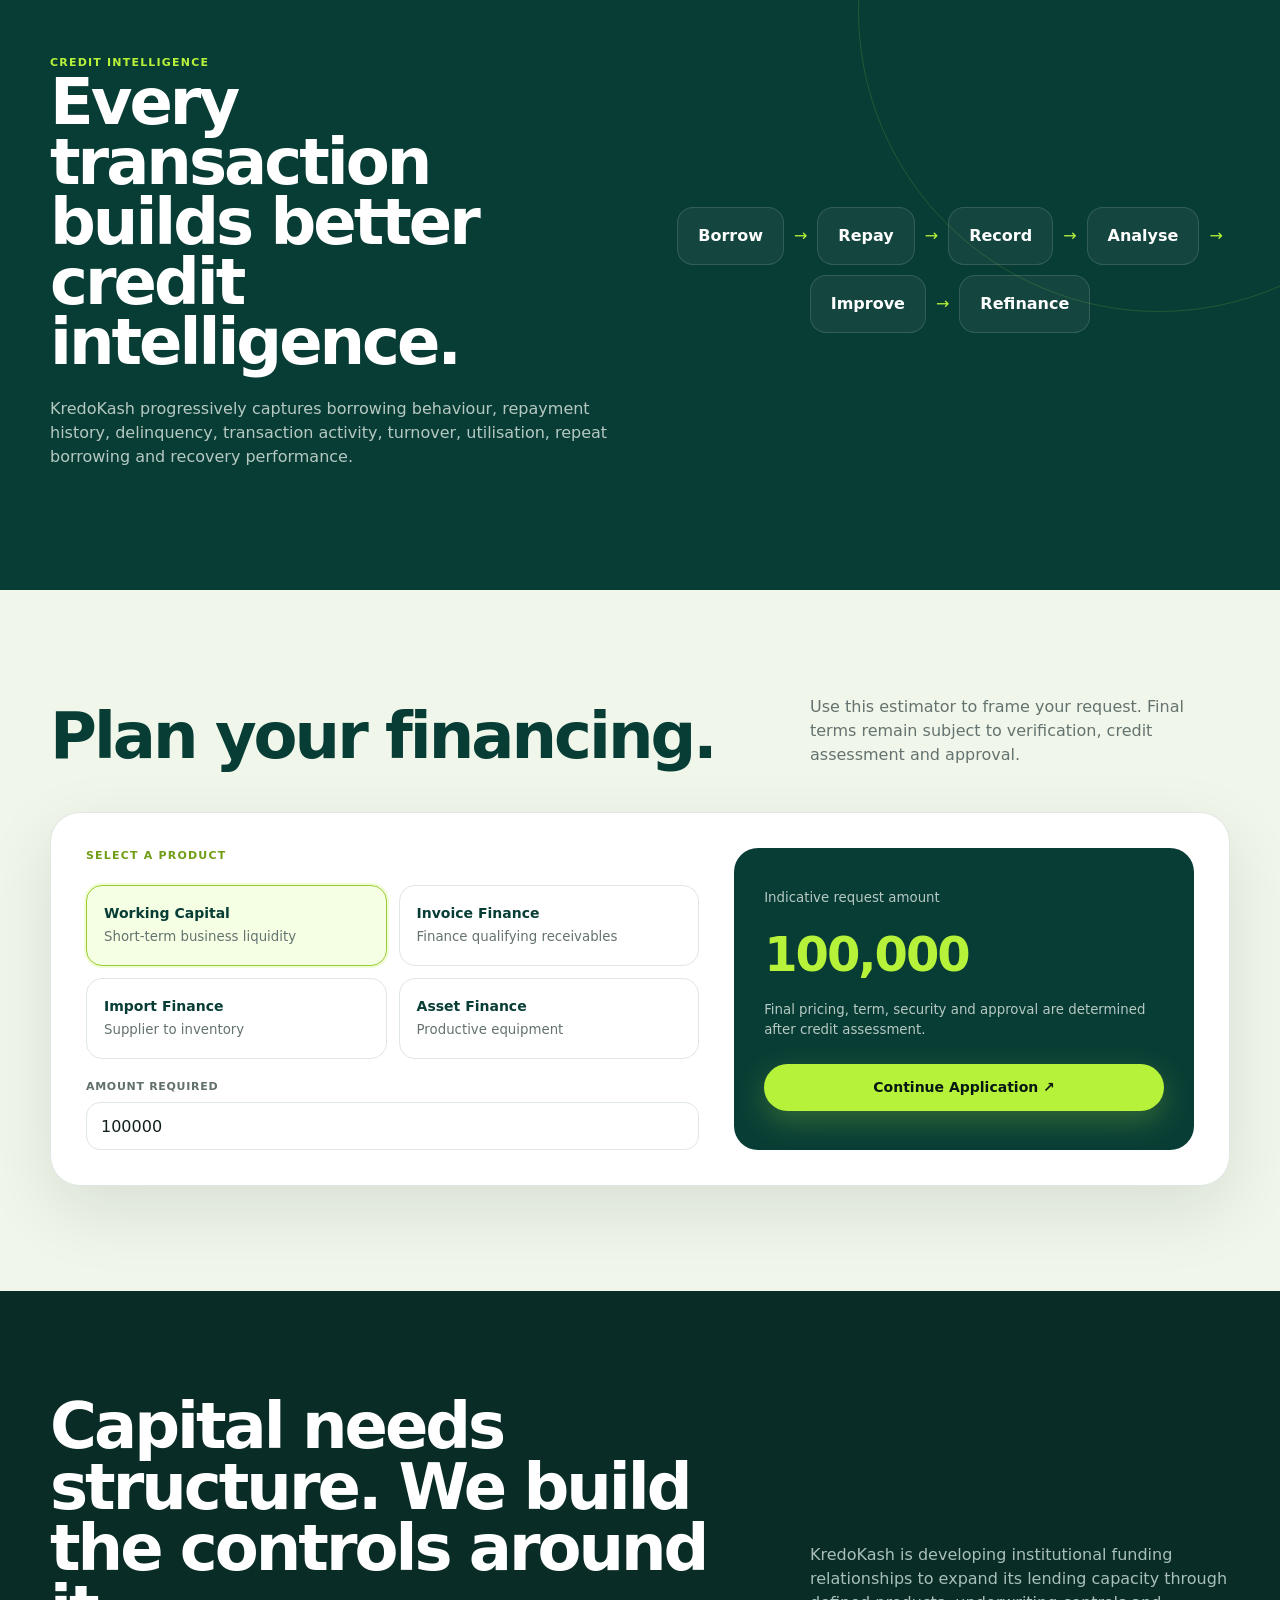
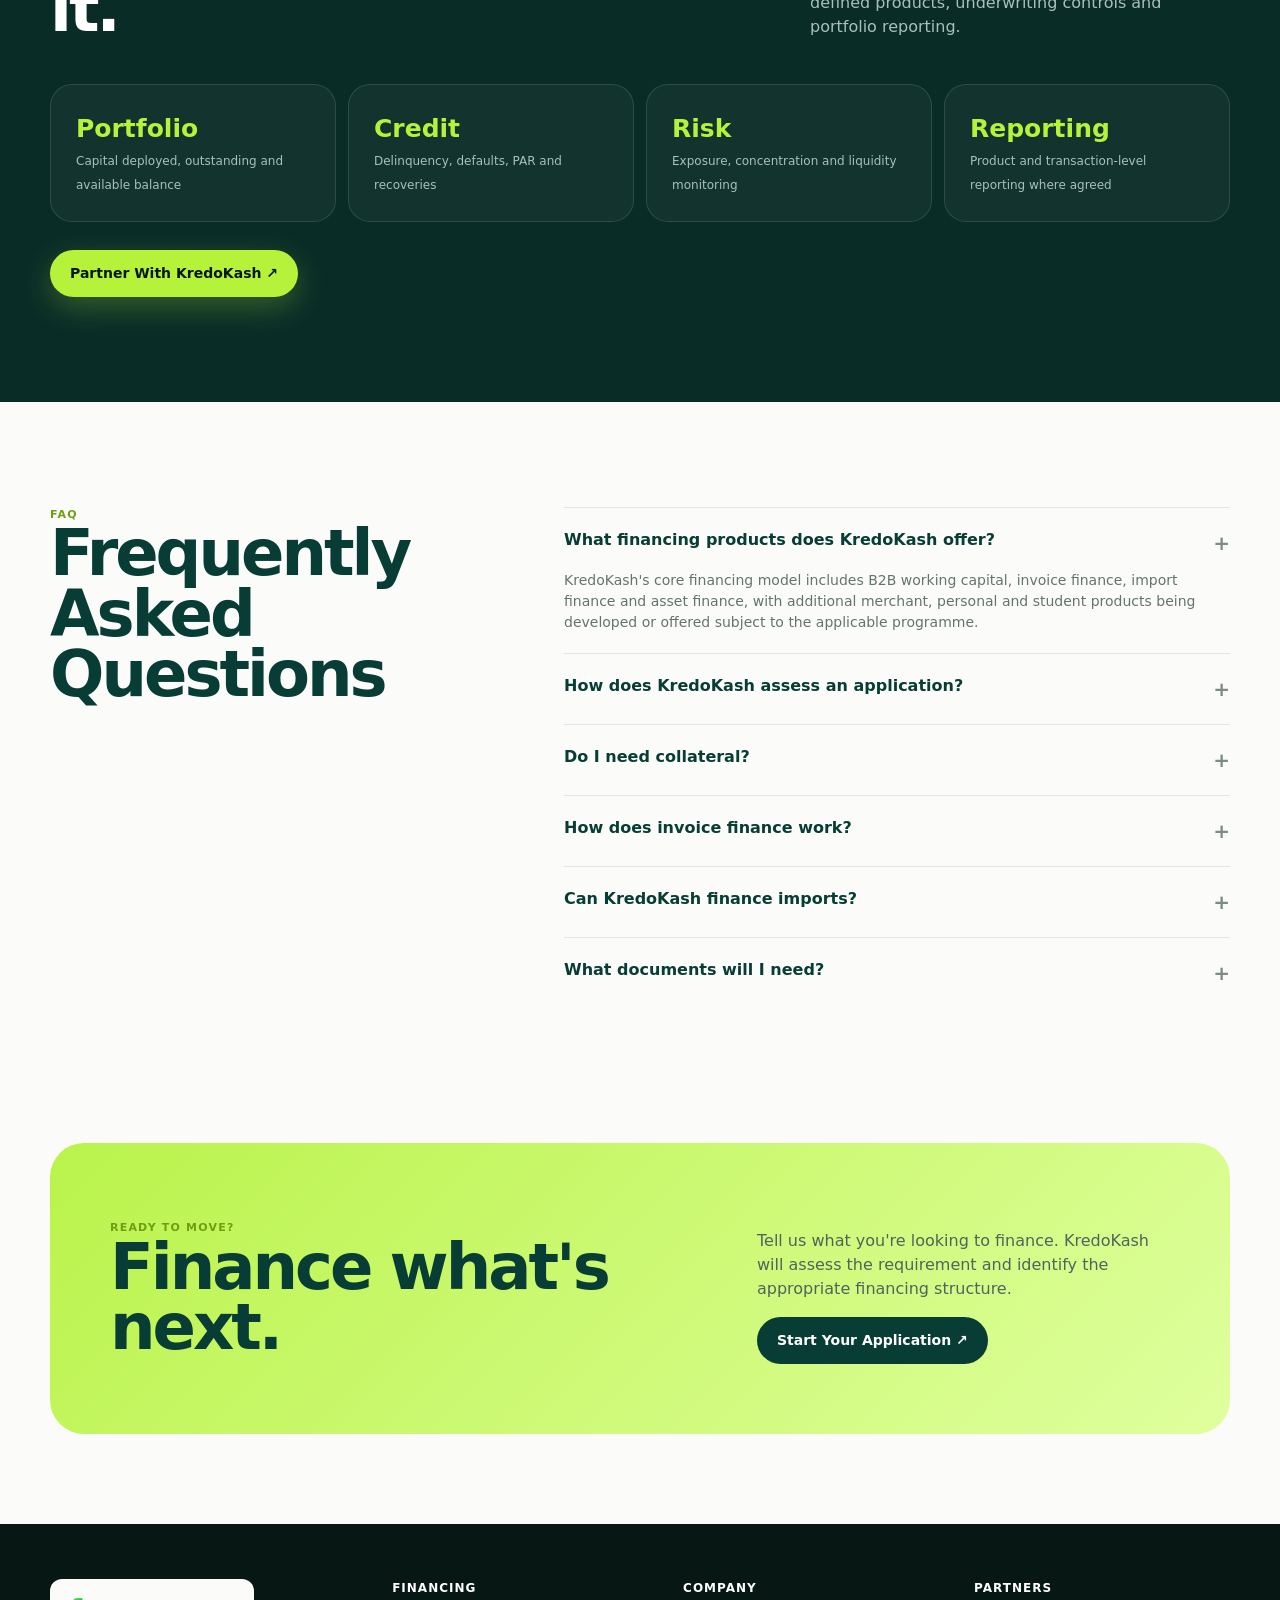
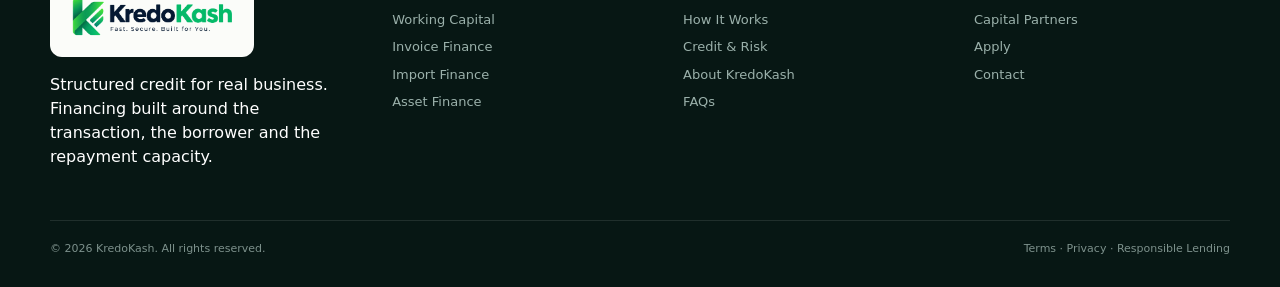
==== commit 6d7611fd: "Implement official KredoKash logo" ====
--- a/index.html
+++ b/index.html
@@ -27,8 +27,8 @@
 .container{width:min(1180px,calc(100% - 40px));margin:auto}
 header{position:sticky;top:0;z-index:20;background:rgba(251,252,249,.86);backdrop-filter:blur(18px);border-bottom:1px solid rgba(223,231,226,.75)}
 .nav{height:76px;display:flex;align-items:center;justify-content:space-between;gap:24px}
-.logo{font-weight:900;font-size:25px;letter-spacing:-1.5px;color:var(--forest)}
-.logo span{color:#78ad00}
+.logo{display:flex;align-items:center;line-height:0}
+.logo img{display:block;width:180px;height:auto}
 .navlinks{display:flex;gap:28px;font-size:14px;font-weight:650;color:#40504c}
 .navlinks a:hover{color:var(--forest)}
 .nav-actions{display:flex;align-items:center;gap:10px}
@@ -162,9 +162,8 @@
 
 footer{background:#071714;color:#fff;padding:55px 0 30px}
 .footer-grid{display:grid;grid-template-columns:1.2fr repeat(3,1fr);gap:35px}
-.footer-logo{font-size:25px;font-weight:900}
-.footer-logo span{color:var(--green)}
-footer p,footer a{color:#9bb1ab;font-size:13px}
+.footer-logo-wrap{display:inline-flex;padding:9px 12px;background:var(--paper);border-radius:12px}
+.footer p,footer a{color:#9bb1ab;font-size:13px}
 footer h4{font-size:12px;text-transform:uppercase;letter-spacing:1px;color:#fff;margin:0 0 13px}
 .footer-links{display:grid;gap:8px}
 .copyright{border-top:1px solid rgba(255,255,255,.1);margin-top:35px;padding-top:20px;font-size:11px;color:#7d918c;display:flex;justify-content:space-between;gap:15px}
@@ -191,7 +190,7 @@
 }
 @media(max-width:600px){
   .container{width:min(100% - 26px,1180px)}
-  .nav{height:68px}.nav-actions .btn{display:none}
+  .nav{height:68px}.logo img{width:150px}.nav-actions .btn{display:none}
   h1{letter-spacing:-3px;font-size:54px}
   .hero-visual{min-height:370px;transform:scale(.9);transform-origin:center}
   .business-card{width:250px}.invoice{width:240px;right:0}.float-card{left:35px;width:230px}
@@ -211,7 +210,7 @@
 
 <header>
   <div class="container nav">
-    <a class="logo" href="#">Kredo<span>Kash</span></a>
+    <a class="logo" href="#" aria-label="KredoKash home"><img src="assets/kredokash-fintech-logo.png" alt="KredoKash — Fast. Secure. Built for You."></a>
     <nav class="navlinks">
       <a href="#financing">Financing</a>
       <a href="#process">How It Works</a>
@@ -462,7 +461,7 @@
   <div class="container">
     <div class="footer-grid">
       <div>
-        <div class="footer-logo">Kredo<span>Kash</span></div>
+        <div class="footer-logo-wrap"><a class="logo" href="#" aria-label="KredoKash home"><img src="assets/kredokash-fintech-logo.png" alt="KredoKash — Fast. Secure. Built for You."></a></div>
         <p style="max-width:290px">Structured credit for real business. Financing built around the transaction, the borrower and the repayment capacity.</p>
       </div>
       <div><h4>Financing</h4><div class="footer-links"><a href="#products">Working Capital</a><a href="#products">Invoice Finance</a><a href="#products">Import Finance</a><a href="#products">Asset Finance</a></div></div>
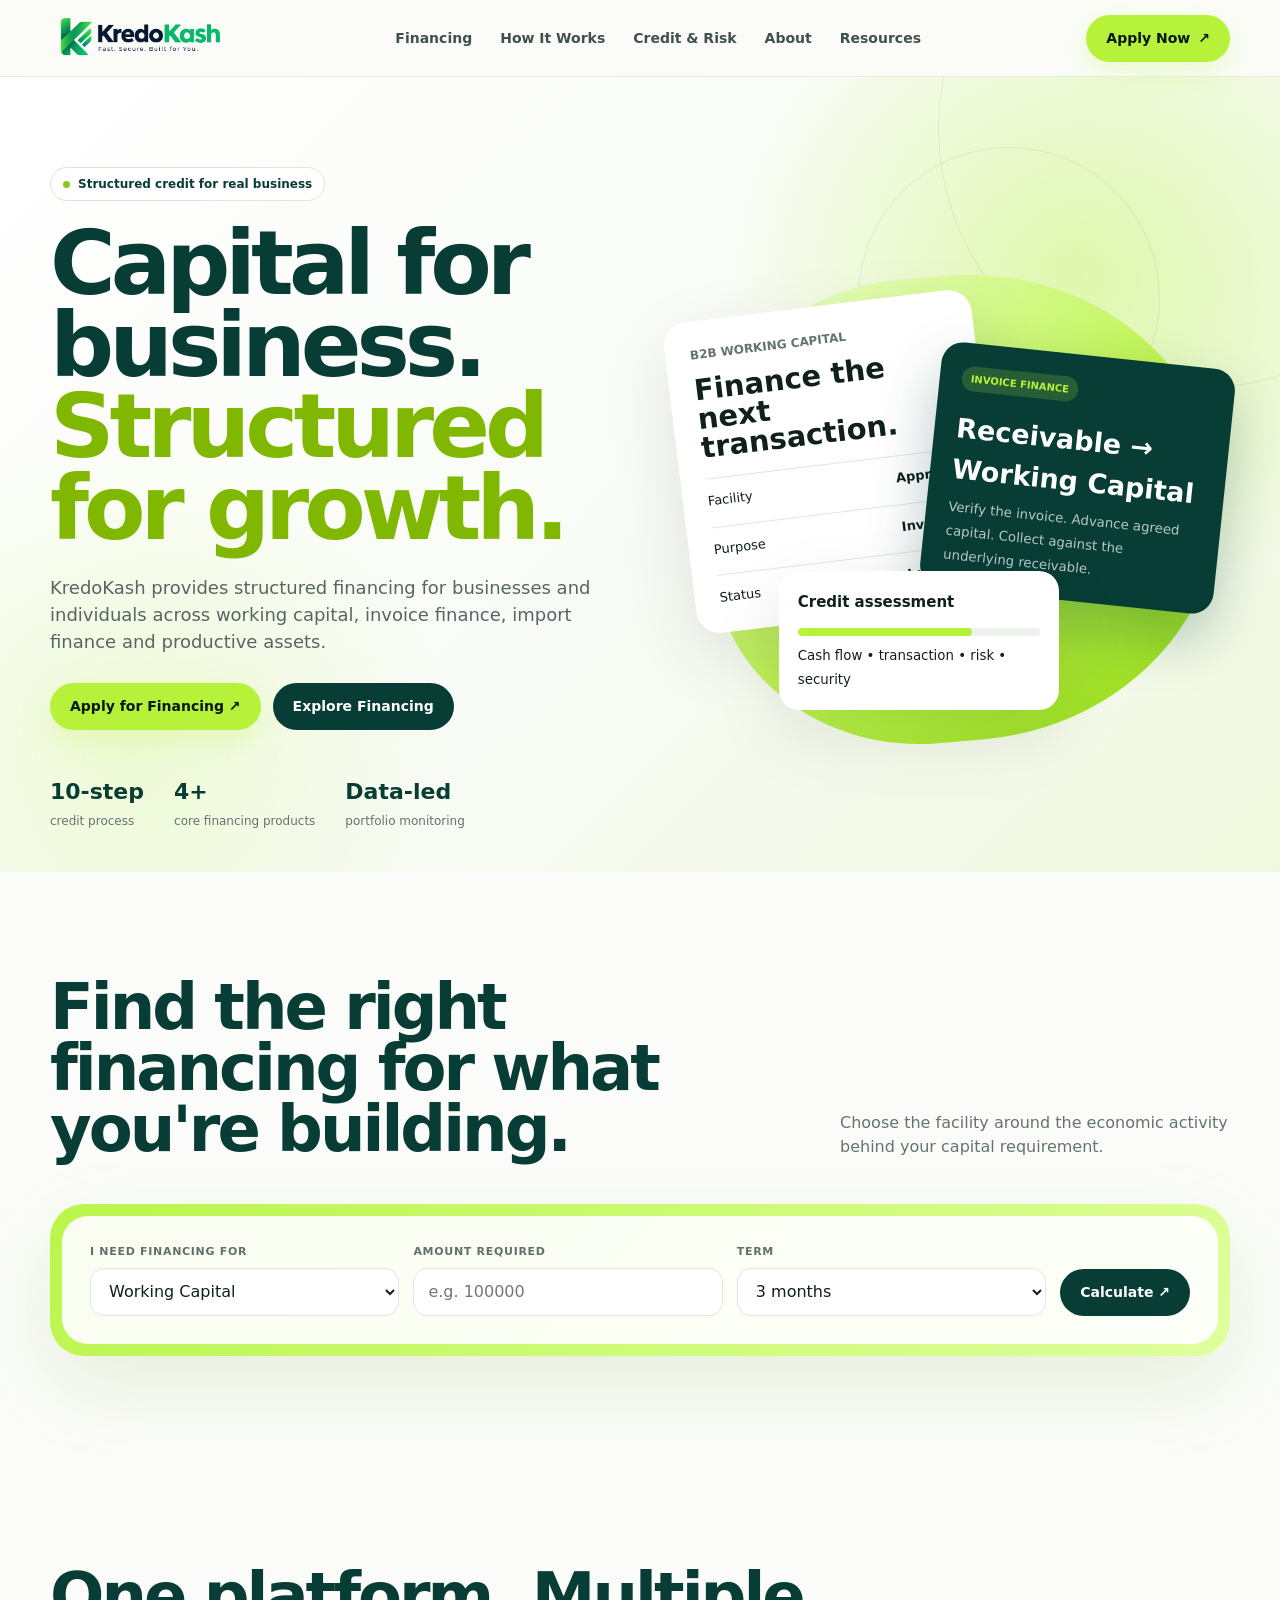
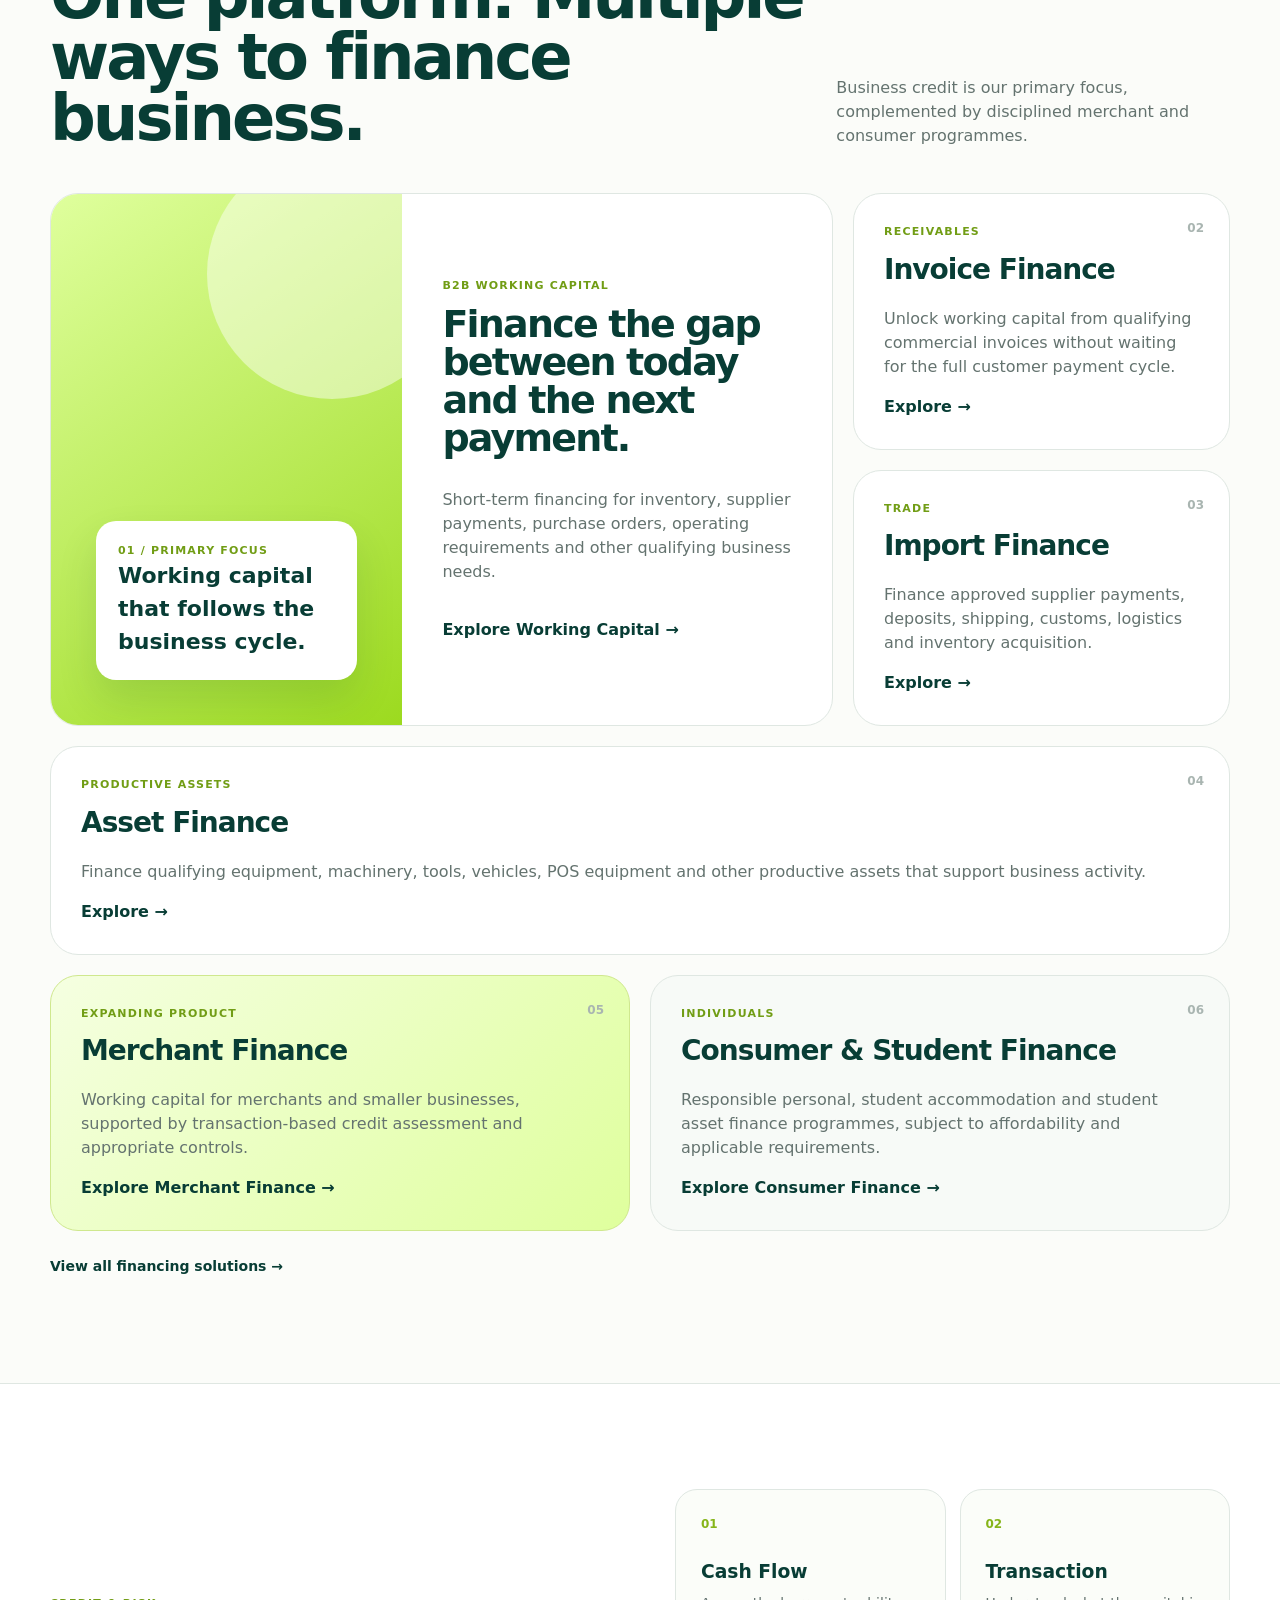
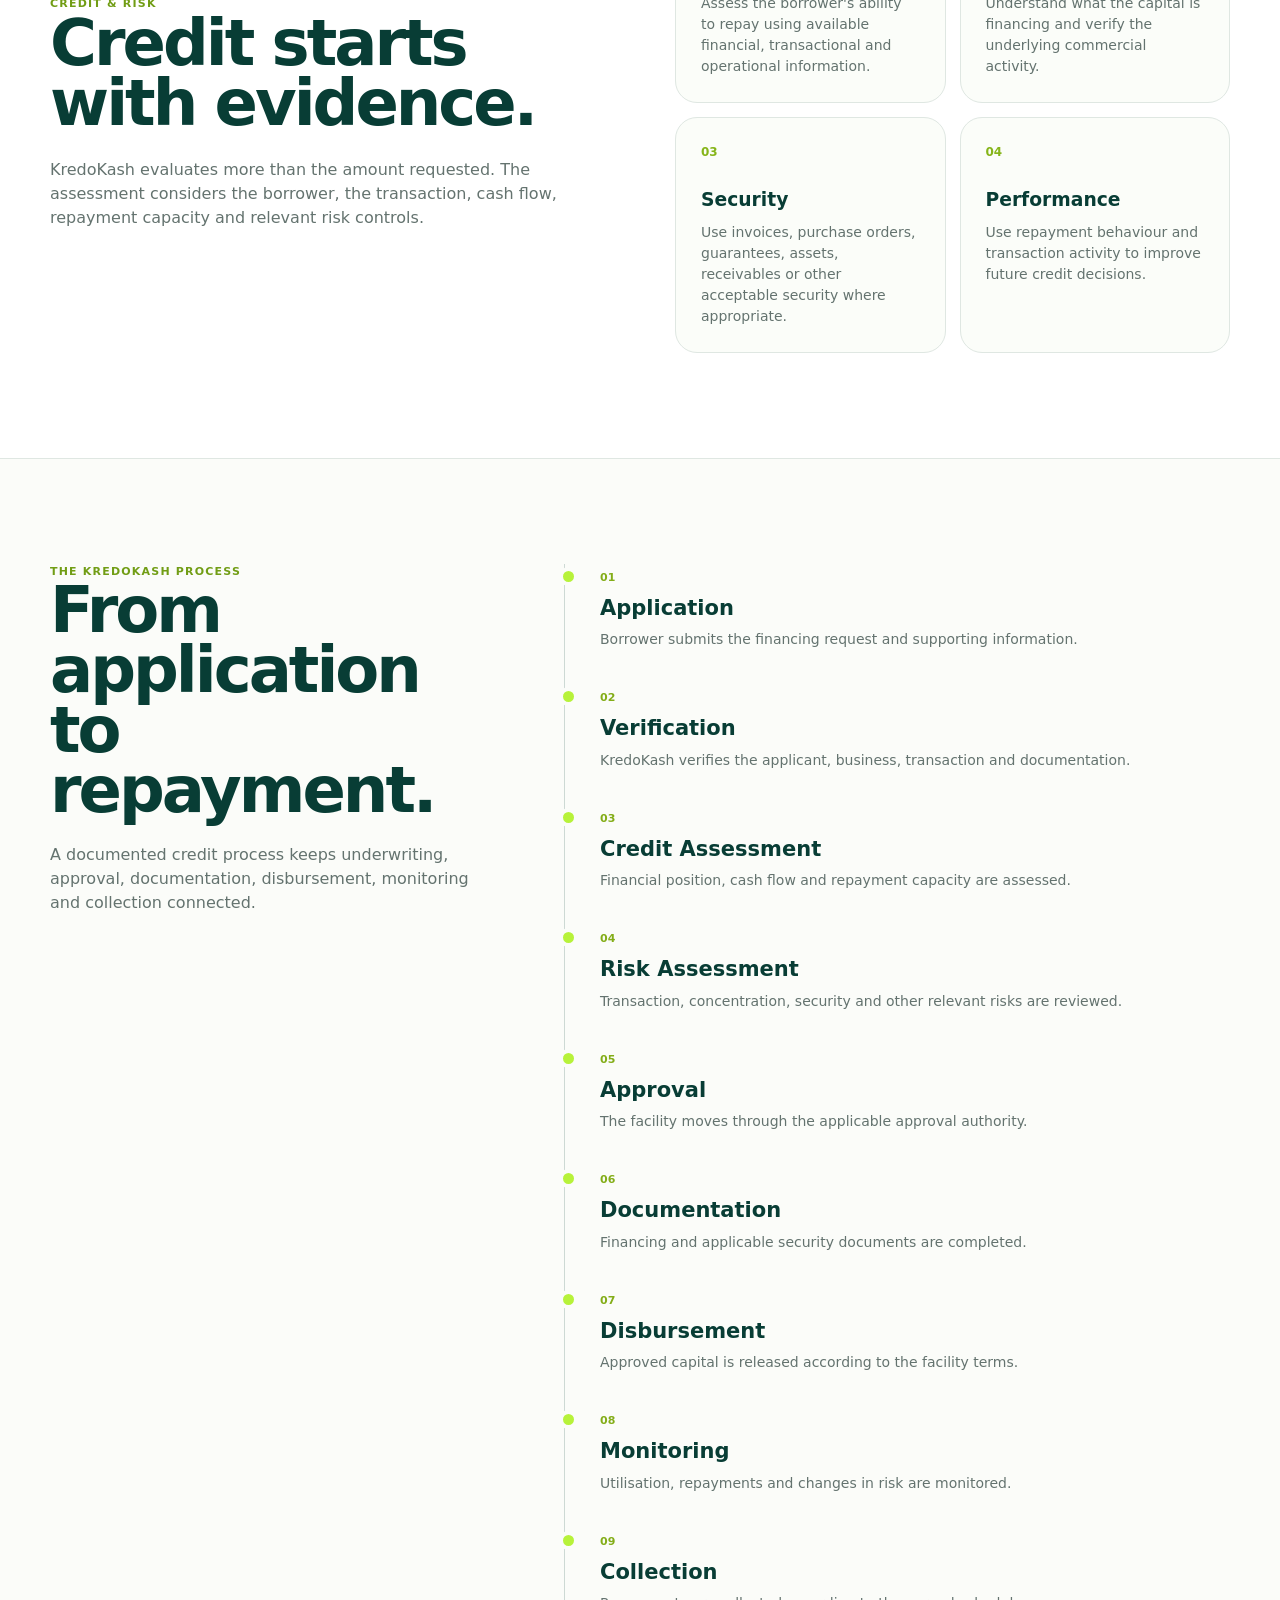
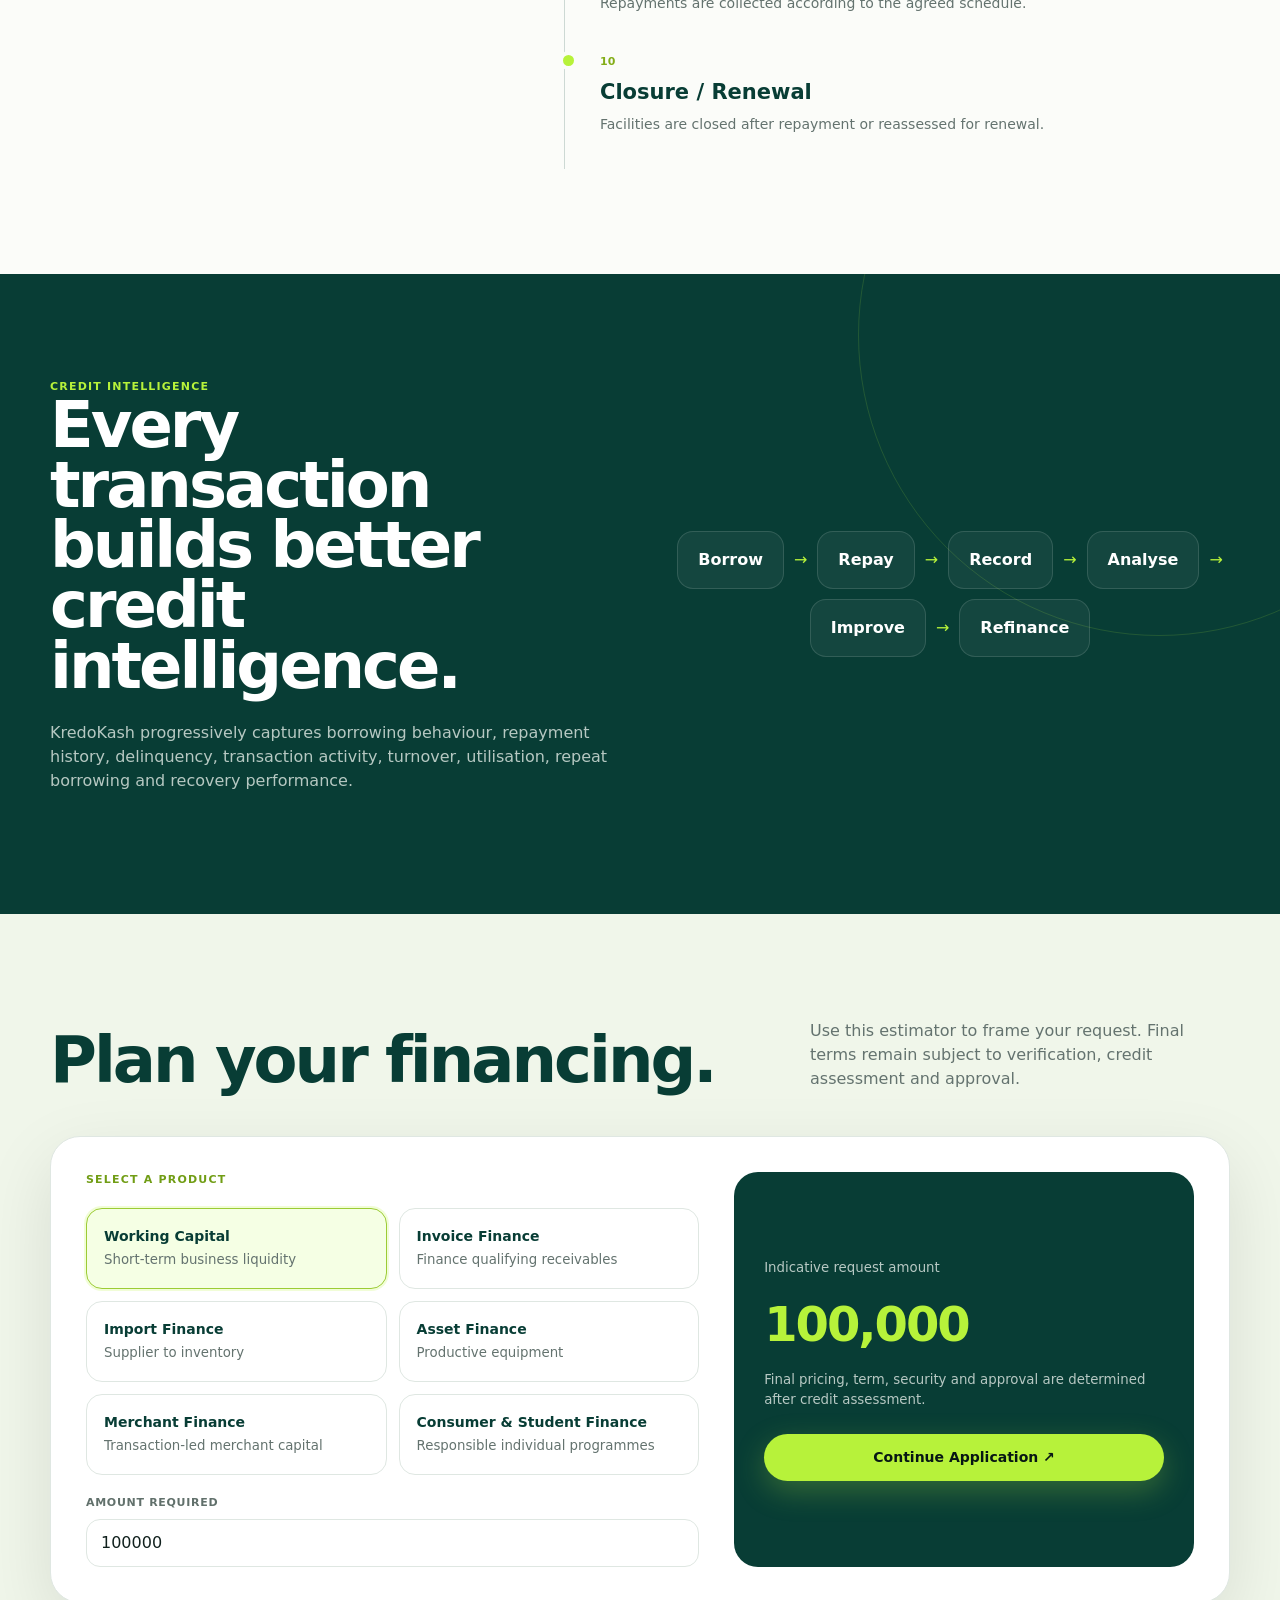
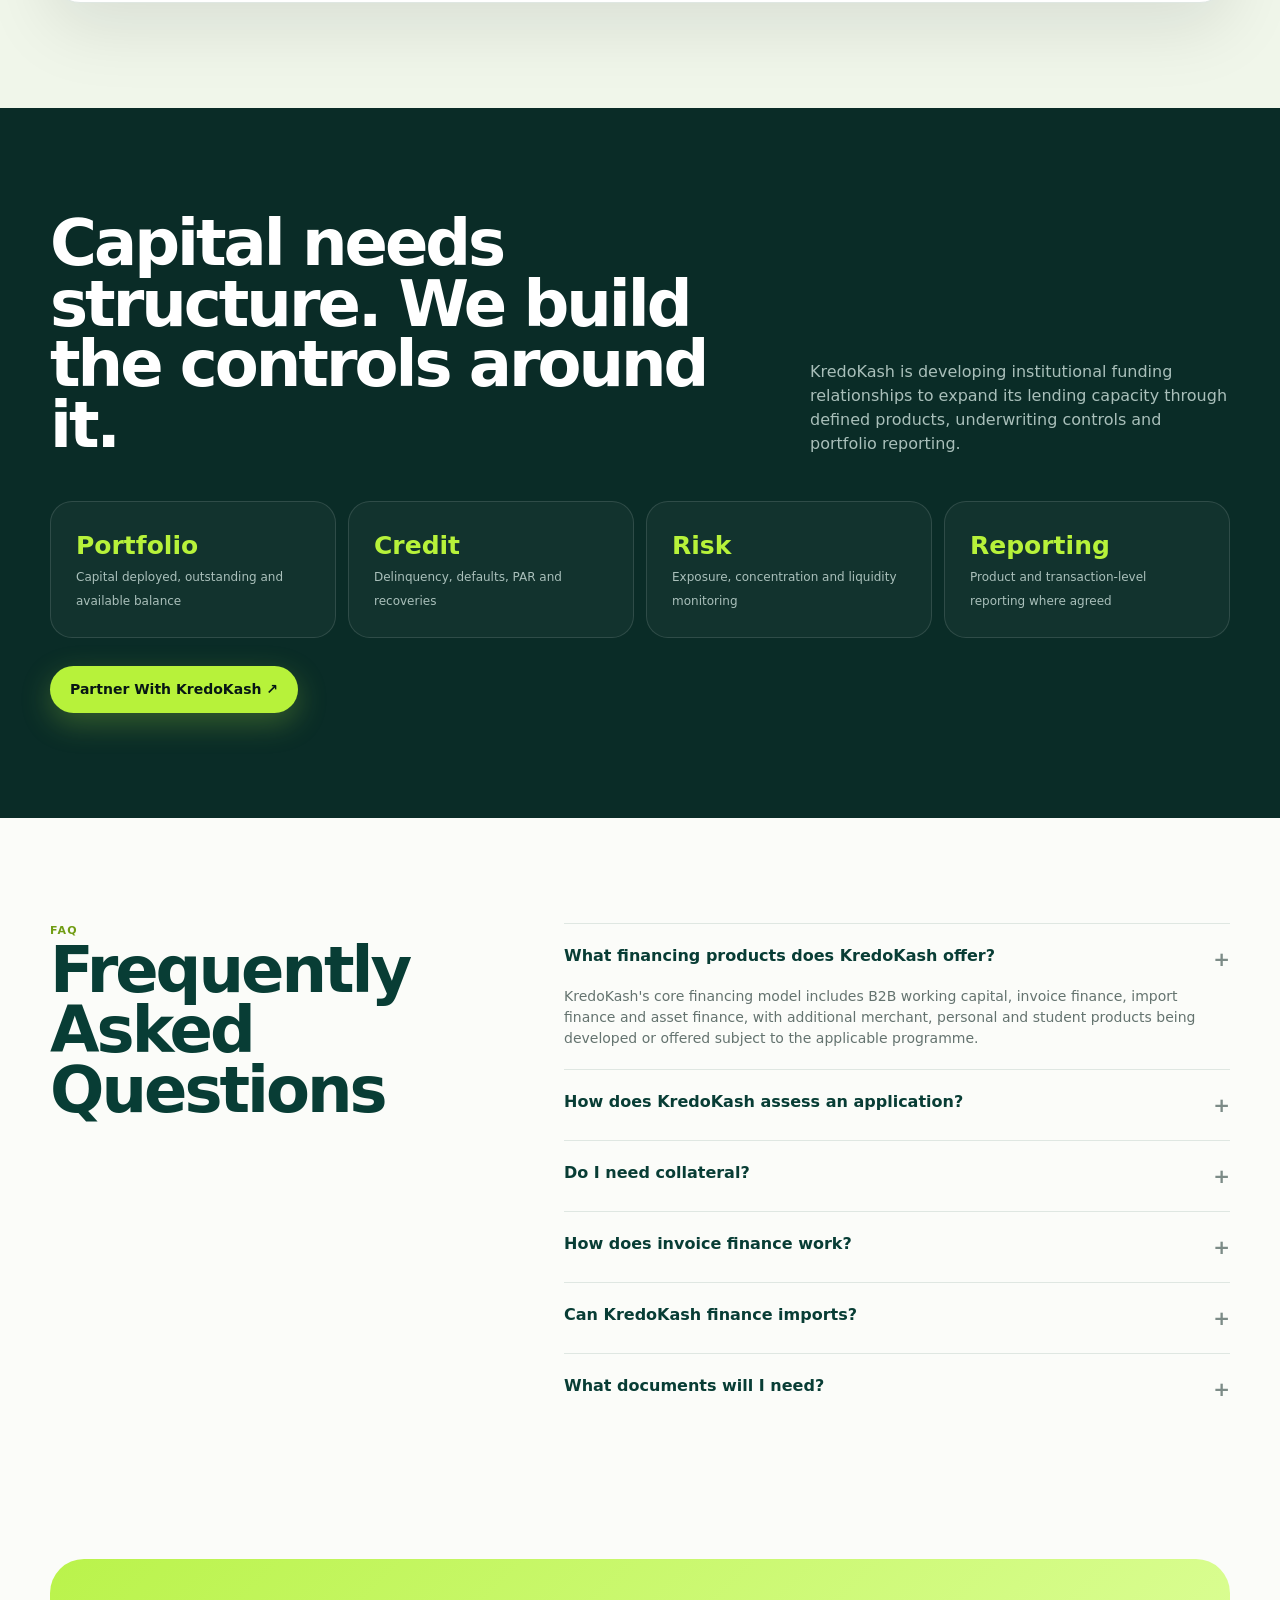
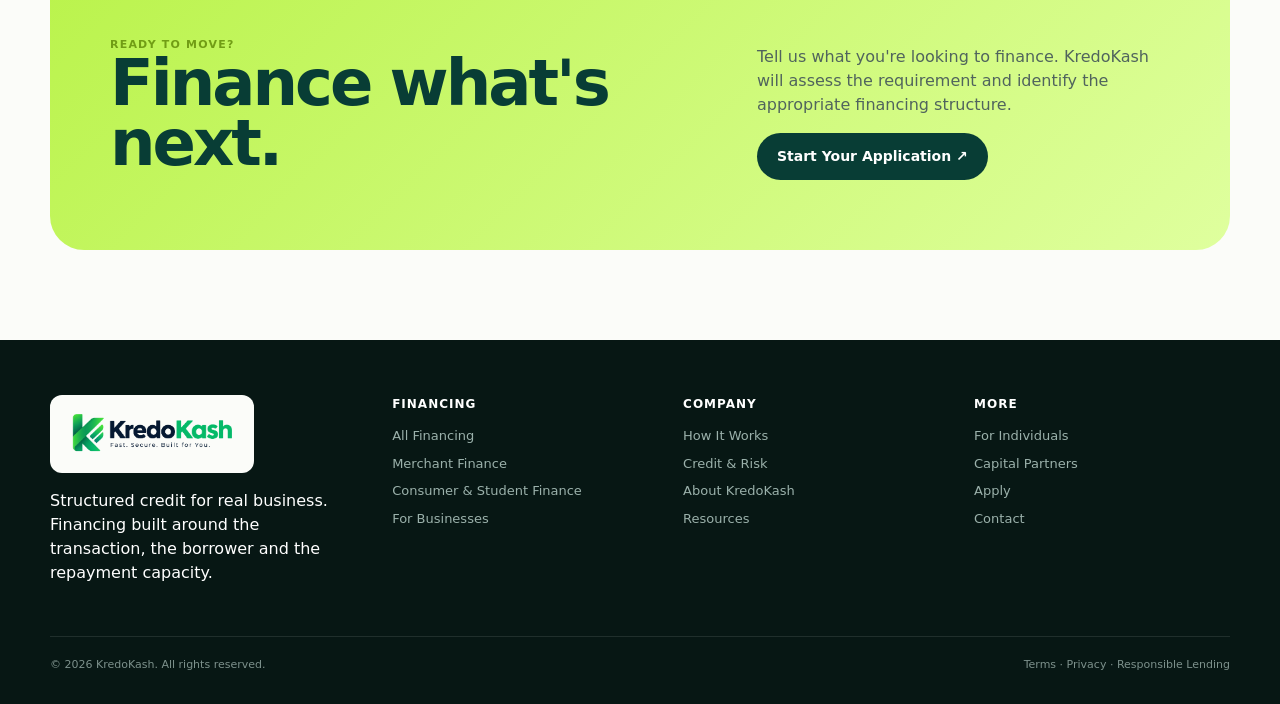
==== commit b0dc6bfd: "Add merchant and consumer financing pages" ====
--- a/index.html
+++ b/index.html
@@ -98,6 +98,10 @@
 .product-card{padding:30px;position:relative}
 .product-card h3{font-size:28px;letter-spacing:-1px;color:var(--forest);margin:8px 0}
 .product-card .number{position:absolute;right:25px;top:25px;color:#a9b5b1;font-size:12px;font-weight:800}
+.emerging-products{display:grid;grid-template-columns:1fr 1fr;gap:20px;margin-top:20px}
+.product-card.merchant{background:linear-gradient(135deg,#f5ffe1,#dfff9d);border-color:#cfe88e}
+.product-card.consumer{background:#f7faf7}
+.catalogue-link{display:inline-flex;margin-top:25px;color:var(--forest);font-size:14px;font-weight:850}
 
 .evidence{background:#fff;border-top:1px solid var(--line);border-bottom:1px solid var(--line)}
 .evidence-grid{display:grid;grid-template-columns:1fr 1fr;gap:70px;align-items:center}
@@ -197,7 +201,7 @@
   .section{padding:75px 0}.section-head{display:block}
   .section-head p{margin-top:20px}
   .selector{grid-template-columns:1fr}.product-feature{grid-template-columns:1fr}.product-visual{min-height:280px}
-  .side-products{grid-template-columns:1fr}
+  .side-products,.emerging-products{grid-template-columns:1fr}
   .principles,.calc-options{grid-template-columns:1fr}
   .partner-grid{grid-template-columns:1fr 1fr}
   .cta-box{padding:45px 28px;display:block}.cta-box p{margin:25px 0}
@@ -212,11 +216,11 @@
   <div class="container nav">
     <a class="logo" href="#" aria-label="KredoKash home"><img src="assets/kredokash-fintech-logo.png" alt="KredoKash — Fast. Secure. Built for You."></a>
     <nav class="navlinks">
-      <a href="#financing">Financing</a>
-      <a href="#process">How It Works</a>
-      <a href="#risk">Credit & Risk</a>
-      <a href="#about">About</a>
-      <a href="#faq">Resources</a>
+      <a href="financing.html">Financing</a>
+      <a href="how-it-works.html">How It Works</a>
+      <a href="credit-risk.html">Credit & Risk</a>
+      <a href="about.html">About</a>
+      <a href="resources.html">Resources</a>
     </nav>
     <div class="nav-actions">
       <button class="btn btn-primary" onclick="openModal()">Apply Now <span>↗</span></button>
@@ -234,7 +238,7 @@
       <p class="hero-copy">KredoKash provides structured financing for businesses and individuals across working capital, invoice finance, import finance and productive assets.</p>
       <div class="hero-cta">
         <button class="btn btn-primary" onclick="openModal()">Apply for Financing ↗</button>
-        <a class="btn btn-dark" href="#financing">Explore Financing</a>
+        <a class="btn btn-dark" href="financing.html">Explore Financing</a>
       </div>
       <div class="trust-row">
         <div class="trust-stat"><strong>10-step</strong><span>credit process</span></div>
@@ -273,7 +277,7 @@
     </div>
     <div class="green-panel">
       <div class="selector">
-        <div class="field"><label>I need financing for</label><select id="purpose"><option>Working Capital</option><option>Invoice Finance</option><option>Import Finance</option><option>Asset Finance</option></select></div>
+        <div class="field"><label>I need financing for</label><select id="purpose"><option>Working Capital</option><option>Invoice Finance</option><option>Import Finance</option><option>Asset Finance</option><option>Merchant Finance</option><option>POS Finance</option><option>Personal or Student Finance</option></select></div>
         <div class="field"><label>Amount required</label><input id="amount" type="number" min="0" placeholder="e.g. 100000"></div>
         <div class="field"><label>Term</label><select id="term"><option>3 months</option><option>6 months</option><option>9 months</option><option>12 months</option></select></div>
         <button class="btn btn-dark" onclick="showEstimate()">Calculate ↗</button>
@@ -287,7 +291,7 @@
   <div class="container">
     <div class="section-head">
       <h2>One platform. Multiple ways to finance business.</h2>
-      <p>Our core products are designed around identifiable financing requirements and repayment capacity.</p>
+      <p>Business credit is our primary focus, complemented by disciplined merchant and consumer programmes.</p>
     </div>
     <div class="products">
       <article class="product-feature">
@@ -330,6 +334,23 @@
         <a class="arrow" href="#apply">Explore →</a>
       </article>
     </div>
+    <div class="emerging-products">
+      <article class="product-card merchant">
+        <span class="number">05</span>
+        <div class="kicker">EXPANDING PRODUCT</div>
+        <h3>Merchant Finance</h3>
+        <p>Working capital for merchants and smaller businesses, supported by transaction-based credit assessment and appropriate controls.</p>
+        <a class="arrow" href="merchant-finance.html">Explore Merchant Finance →</a>
+      </article>
+      <article class="product-card consumer">
+        <span class="number">06</span>
+        <div class="kicker">INDIVIDUALS</div>
+        <h3>Consumer &amp; Student Finance</h3>
+        <p>Responsible personal, student accommodation and student asset finance programmes, subject to affordability and applicable requirements.</p>
+        <a class="arrow" href="consumer-finance.html">Explore Consumer Finance →</a>
+      </article>
+    </div>
+    <a class="catalogue-link" href="financing.html">View all financing solutions →</a>
   </div>
 </section>
 
@@ -398,6 +419,8 @@
           <button class="option" onclick="selectProduct(this)"><b>Invoice Finance</b><small>Finance qualifying receivables</small></button>
           <button class="option" onclick="selectProduct(this)"><b>Import Finance</b><small>Supplier to inventory</small></button>
           <button class="option" onclick="selectProduct(this)"><b>Asset Finance</b><small>Productive equipment</small></button>
+          <button class="option" onclick="selectProduct(this)"><b>Merchant Finance</b><small>Transaction-led merchant capital</small></button>
+          <button class="option" onclick="selectProduct(this)"><b>Consumer &amp; Student Finance</b><small>Responsible individual programmes</small></button>
         </div>
         <div class="field"><label>Amount required</label><input id="calcAmount" type="number" value="100000" oninput="updateCalc()"></div>
       </div>
@@ -464,9 +487,9 @@
         <div class="footer-logo-wrap"><a class="logo" href="#" aria-label="KredoKash home"><img src="assets/kredokash-fintech-logo.png" alt="KredoKash — Fast. Secure. Built for You."></a></div>
         <p style="max-width:290px">Structured credit for real business. Financing built around the transaction, the borrower and the repayment capacity.</p>
       </div>
-      <div><h4>Financing</h4><div class="footer-links"><a href="#products">Working Capital</a><a href="#products">Invoice Finance</a><a href="#products">Import Finance</a><a href="#products">Asset Finance</a></div></div>
-      <div><h4>Company</h4><div class="footer-links"><a href="#process">How It Works</a><a href="#risk">Credit & Risk</a><a href="#about">About KredoKash</a><a href="#faq">FAQs</a></div></div>
-      <div><h4>Partners</h4><div class="footer-links"><a href="#partners">Capital Partners</a><a href="#apply">Apply</a><a href="#apply">Contact</a></div></div>
+      <div><h4>Financing</h4><div class="footer-links"><a href="financing.html">All Financing</a><a href="merchant-finance.html">Merchant Finance</a><a href="consumer-finance.html">Consumer &amp; Student Finance</a><a href="businesses.html">For Businesses</a></div></div>
+      <div><h4>Company</h4><div class="footer-links"><a href="how-it-works.html">How It Works</a><a href="credit-risk.html">Credit &amp; Risk</a><a href="about.html">About KredoKash</a><a href="resources.html">Resources</a></div></div>
+      <div><h4>More</h4><div class="footer-links"><a href="individuals.html">For Individuals</a><a href="capital-partners.html">Capital Partners</a><a href="contact.html">Apply</a><a href="contact.html">Contact</a></div></div>
     </div>
     <div class="copyright"><span>© 2026 KredoKash. All rights reserved.</span><span>Terms · Privacy · Responsible Lending</span></div>
   </div>
@@ -484,7 +507,7 @@
         <div class="form-group"><label>Business name</label><input required placeholder="Business name"></div>
         <div class="form-group"><label>Email</label><input type="email" required placeholder="you@company.com"></div>
         <div class="form-group"><label>Phone</label><input placeholder="+266 ..."></div>
-        <div class="form-group"><label>Financing type</label><select><option>Working Capital</option><option>Invoice Finance</option><option>Import Finance</option><option>Asset Finance</option><option>Other</option></select></div>
+        <div class="form-group"><label>Financing type</label><select><option>Working Capital</option><option>Invoice Finance</option><option>Import Finance</option><option>Asset Finance</option><option>Merchant Finance</option><option>POS Finance</option><option>Personal Finance</option><option>Student Accommodation Finance</option><option>Student Asset Finance</option><option>Other</option></select></div>
         <div class="form-group"><label>Amount required</label><input type="number" placeholder="Amount"></div>
         <div class="form-group full"><label>What are you financing?</label><textarea placeholder="Briefly describe the financing requirement"></textarea></div>
       </div>
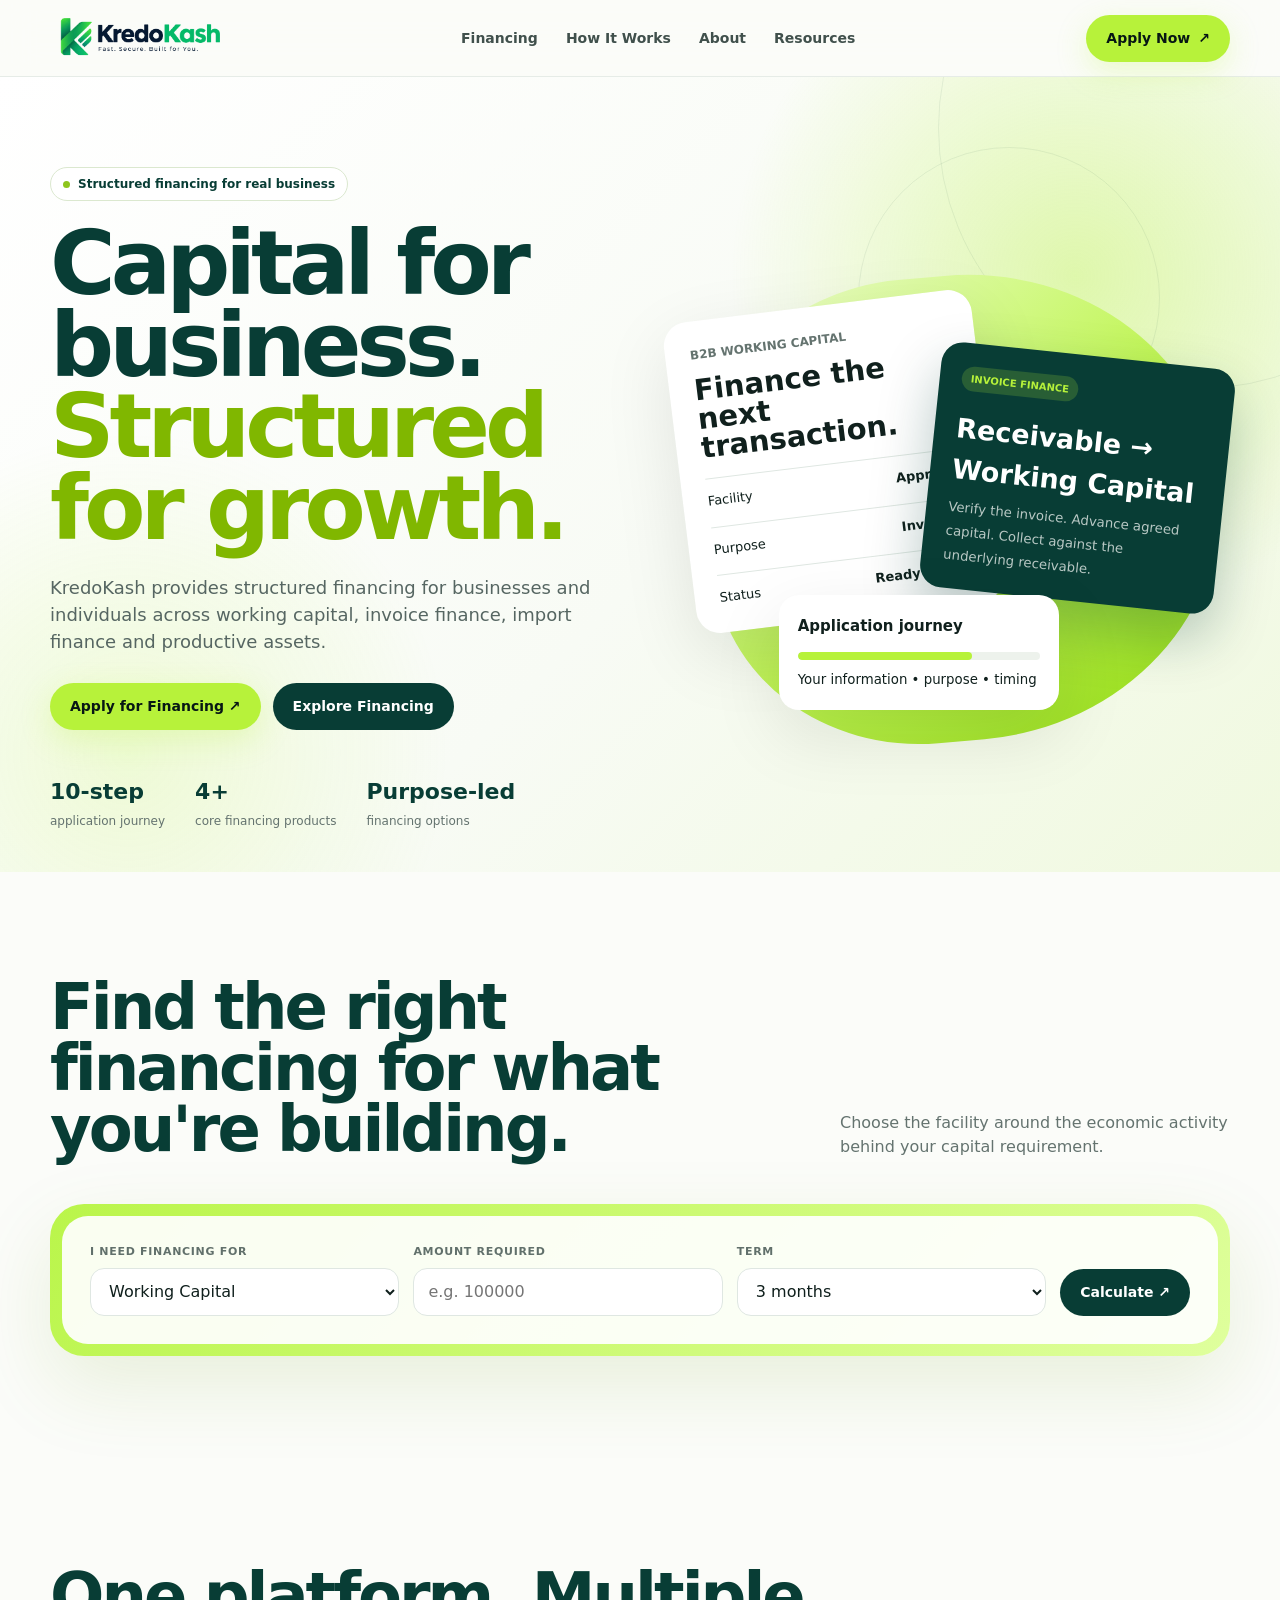
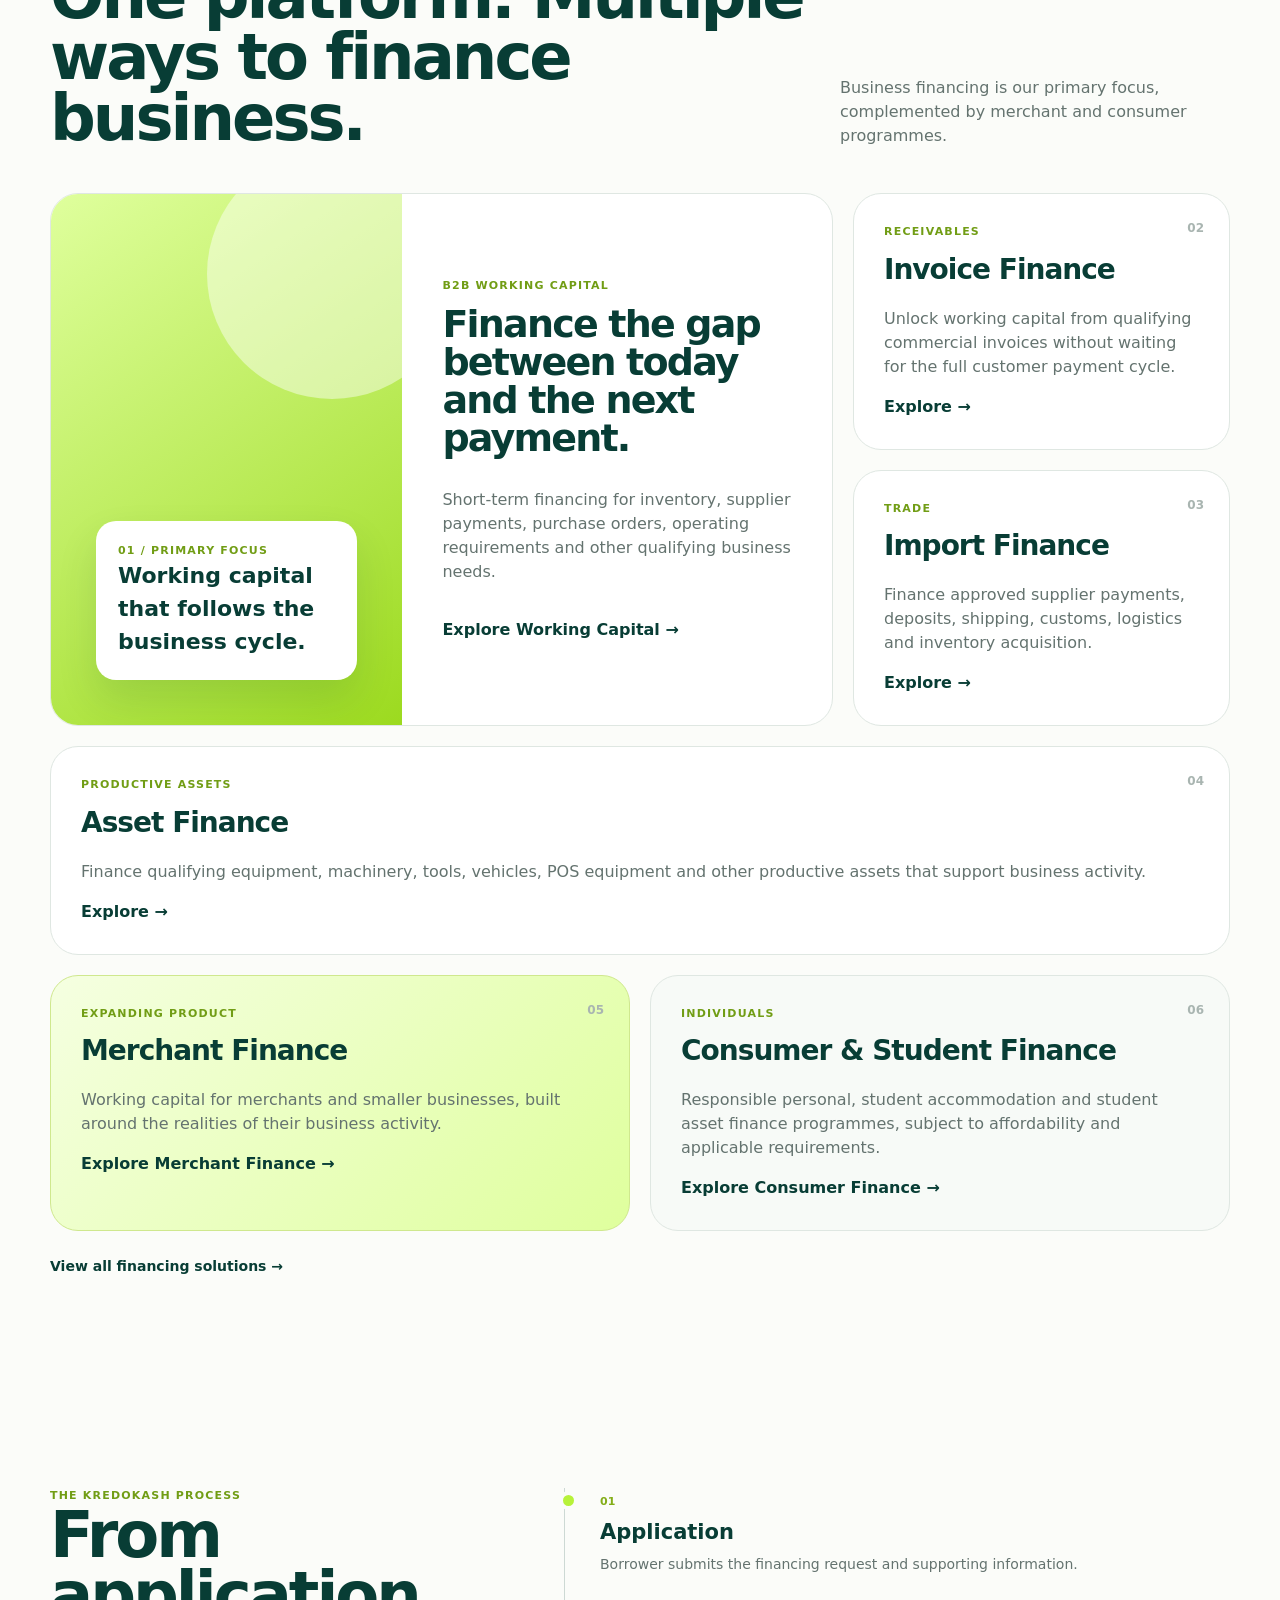
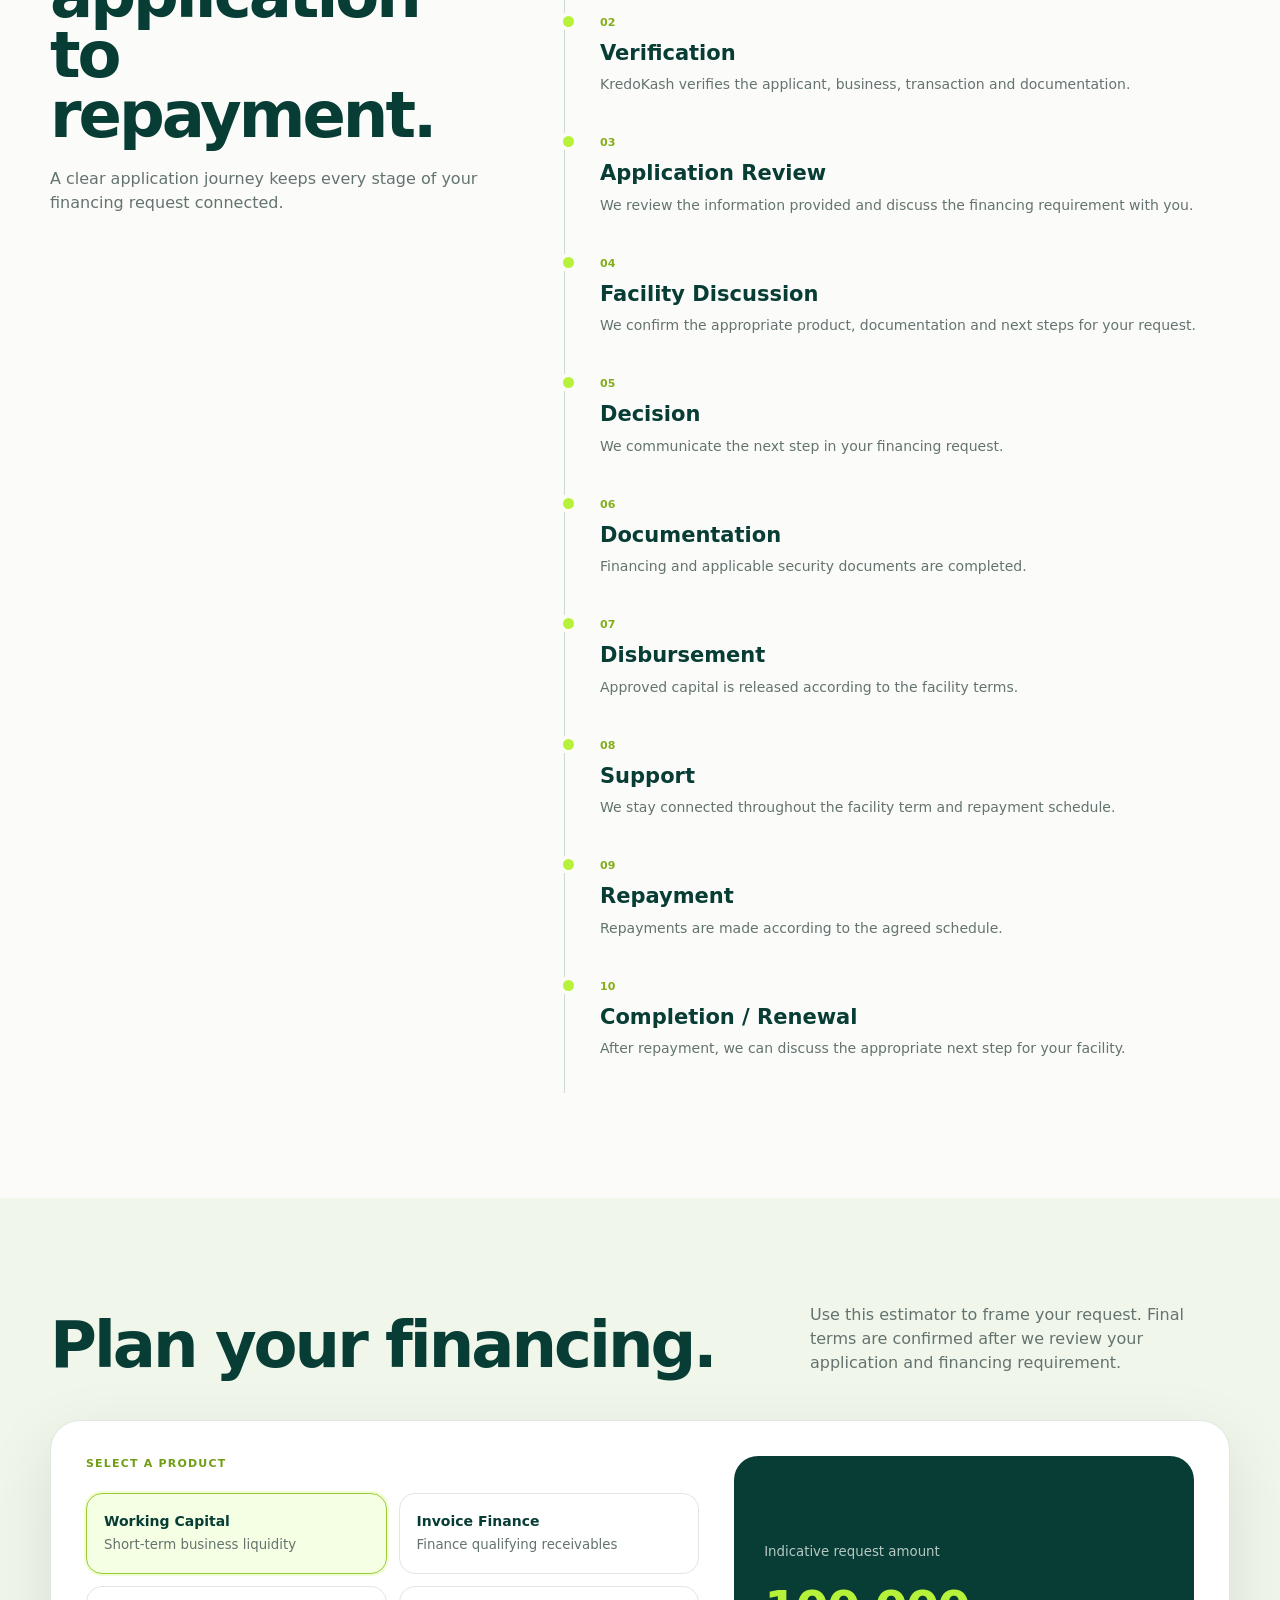
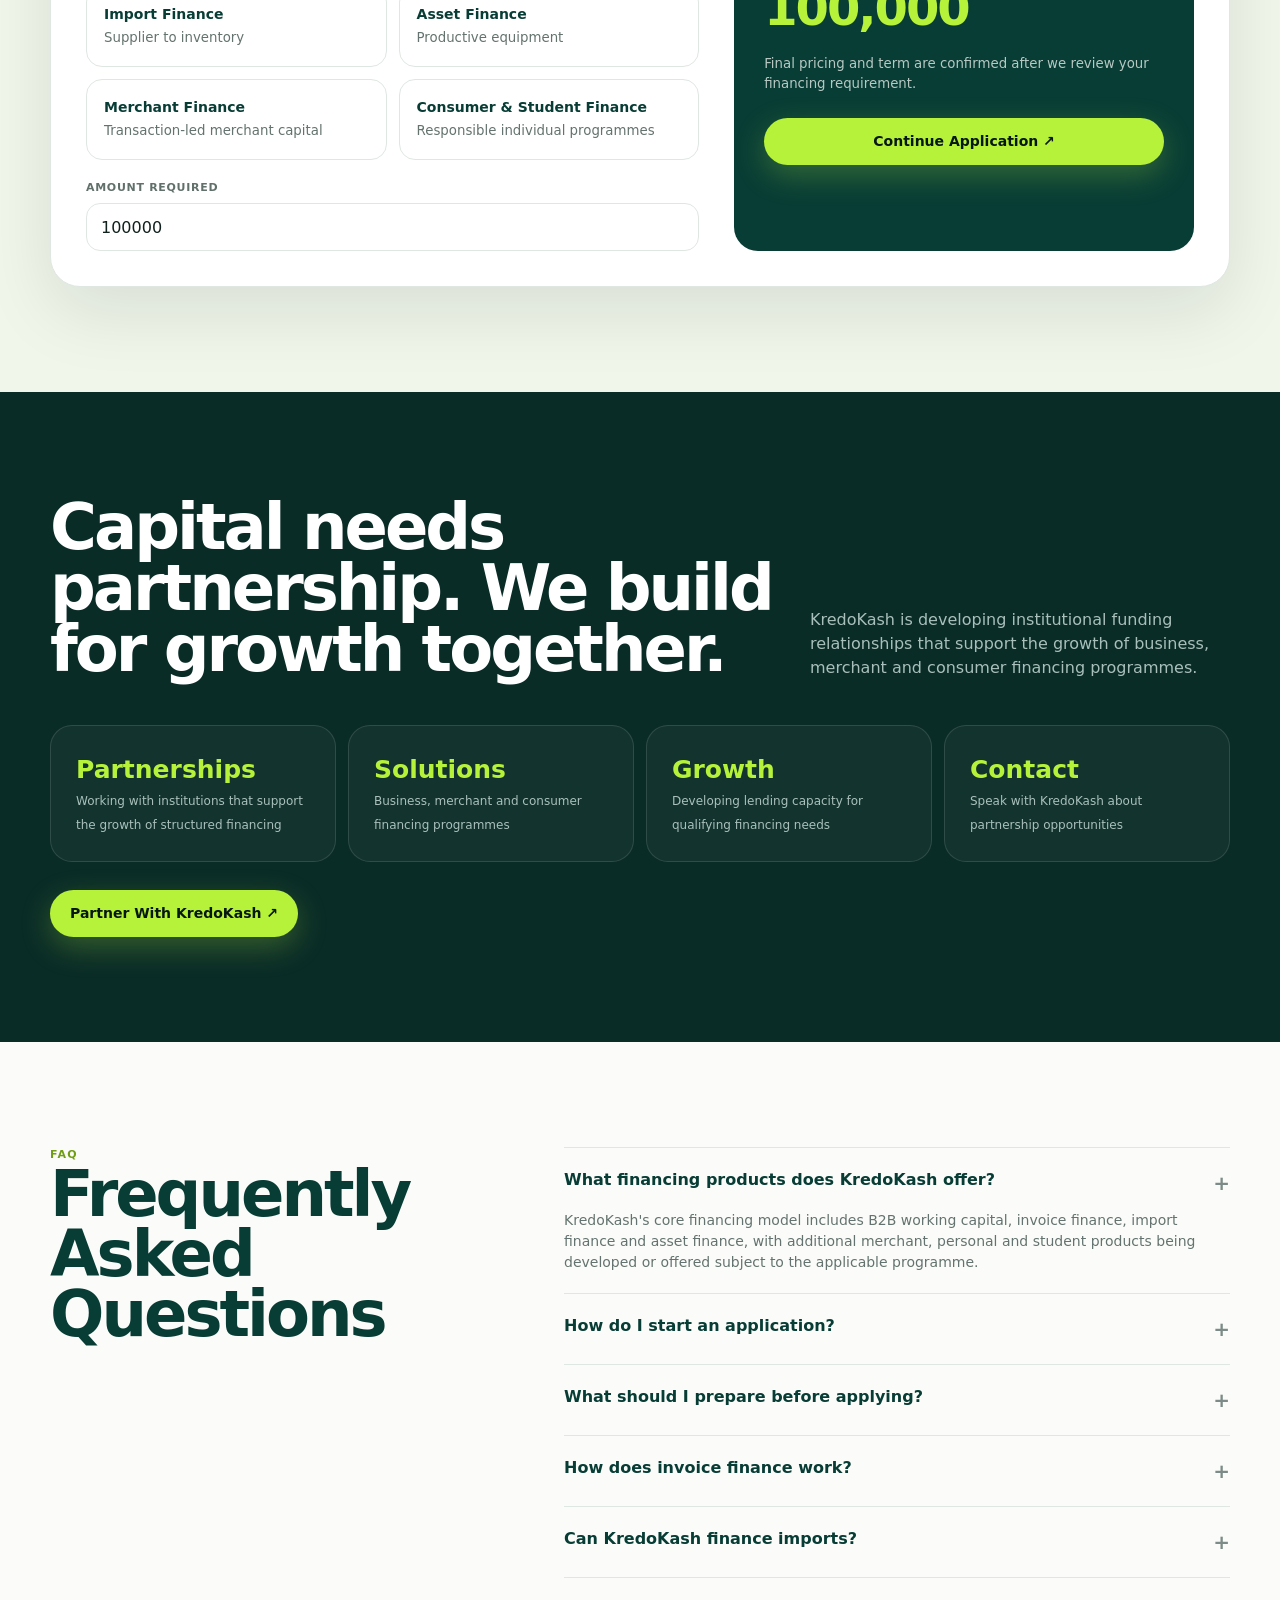
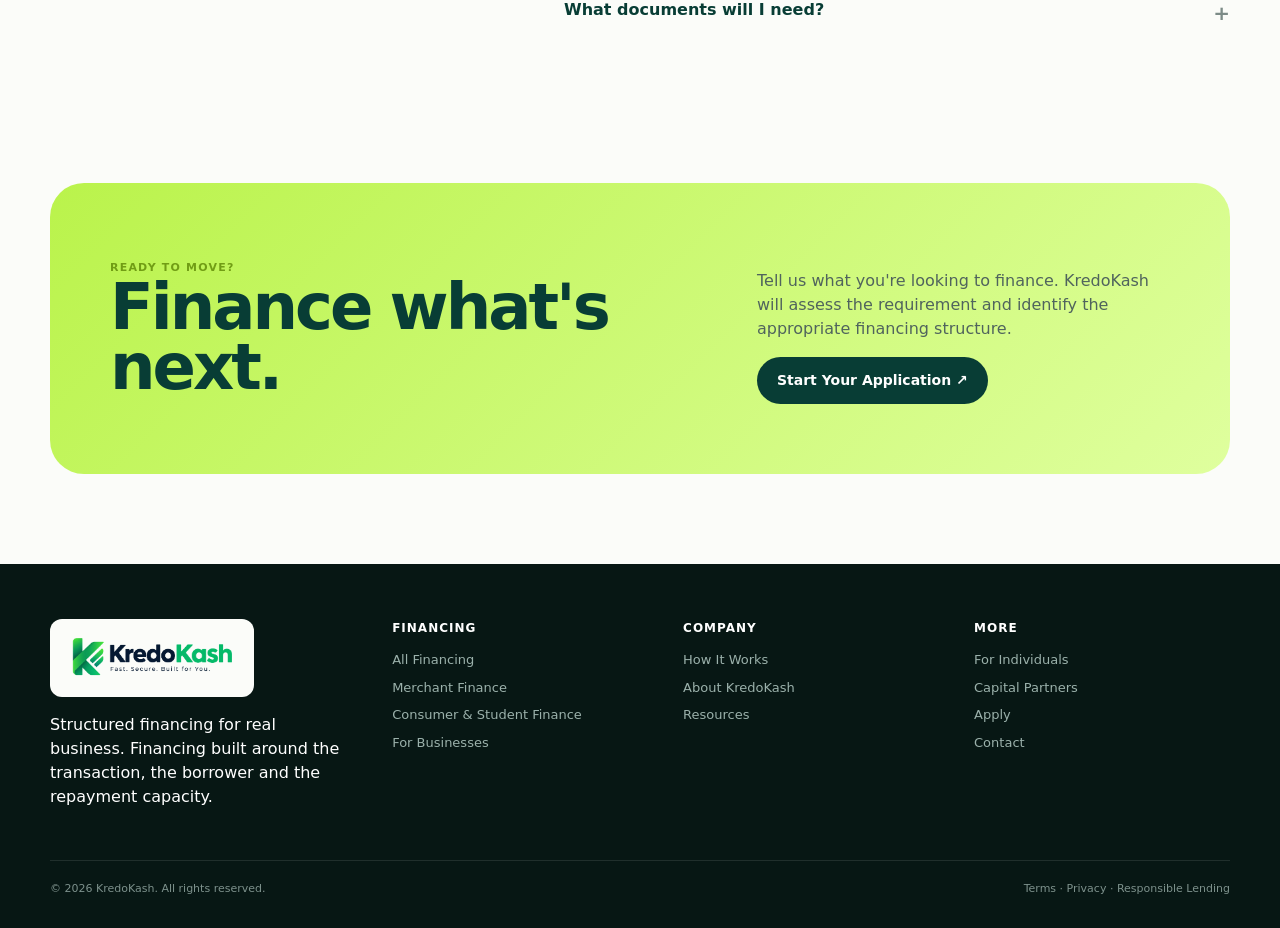
==== commit 2a70a1d4: "Remove public credit and risk content" ====
--- a/index.html
+++ b/index.html
@@ -4,7 +4,7 @@
 <meta charset="UTF-8">
 <meta name="viewport" content="width=device-width, initial-scale=1.0">
 <meta name="description" content="KredoKash provides structured financing for businesses and individuals across working capital, invoice finance, import finance and asset finance.">
-<title>KredoKash — Structured Credit. Real Business.</title>
+<title>KredoKash — Structured Financing. Real Business.</title>
 <style>
 :root{
   --green:#b7f23a;
@@ -218,7 +218,6 @@
     <nav class="navlinks">
       <a href="financing.html">Financing</a>
       <a href="how-it-works.html">How It Works</a>
-      <a href="credit-risk.html">Credit & Risk</a>
       <a href="about.html">About</a>
       <a href="resources.html">Resources</a>
     </nav>
@@ -233,7 +232,7 @@
 <section class="hero">
   <div class="container hero-grid">
     <div>
-      <span class="eyebrow"><i class="dot"></i> Structured credit for real business</span>
+      <span class="eyebrow"><i class="dot"></i> Structured financing for real business</span>
       <h1>Capital for business.<br><em>Structured for growth.</em></h1>
       <p class="hero-copy">KredoKash provides structured financing for businesses and individuals across working capital, invoice finance, import finance and productive assets.</p>
       <div class="hero-cta">
@@ -241,9 +240,9 @@
         <a class="btn btn-dark" href="financing.html">Explore Financing</a>
       </div>
       <div class="trust-row">
-        <div class="trust-stat"><strong>10-step</strong><span>credit process</span></div>
+        <div class="trust-stat"><strong>10-step</strong><span>application journey</span></div>
         <div class="trust-stat"><strong>4+</strong><span>core financing products</span></div>
-        <div class="trust-stat"><strong>Data-led</strong><span>portfolio monitoring</span></div>
+        <div class="trust-stat"><strong>Purpose-led</strong><span>financing options</span></div>
       </div>
     </div>
     <div class="hero-visual" aria-label="KredoKash financing visual">
@@ -261,9 +260,9 @@
         <small>Verify the invoice. Advance agreed capital. Collect against the underlying receivable.</small>
       </div>
       <div class="float-card">
-        <strong>Credit assessment</strong>
+        <strong>Application journey</strong>
         <div class="float-line"><i></i></div>
-        <small>Cash flow • transaction • risk • security</small>
+        <small>Your information • purpose • timing</small>
       </div>
     </div>
   </div>
@@ -291,7 +290,7 @@
   <div class="container">
     <div class="section-head">
       <h2>One platform. Multiple ways to finance business.</h2>
-      <p>Business credit is our primary focus, complemented by disciplined merchant and consumer programmes.</p>
+      <p>Business financing is our primary focus, complemented by merchant and consumer programmes.</p>
     </div>
     <div class="products">
       <article class="product-feature">
@@ -339,7 +338,7 @@
         <span class="number">05</span>
         <div class="kicker">EXPANDING PRODUCT</div>
         <h3>Merchant Finance</h3>
-        <p>Working capital for merchants and smaller businesses, supported by transaction-based credit assessment and appropriate controls.</p>
+        <p>Working capital for merchants and smaller businesses, built around the realities of their business activity.</p>
         <a class="arrow" href="merchant-finance.html">Explore Merchant Finance →</a>
       </article>
       <article class="product-card consumer">
@@ -354,62 +353,35 @@
   </div>
 </section>
 
-<section class="section evidence" id="risk">
-  <div class="container evidence-grid">
-    <div>
-      <div class="kicker">CREDIT & RISK</div>
-      <h2>Credit starts with evidence.</h2>
-      <p class="evidence-copy">KredoKash evaluates more than the amount requested. The assessment considers the borrower, the transaction, cash flow, repayment capacity and relevant risk controls.</p>
-    </div>
-    <div class="principles">
-      <article class="principle"><b>01</b><h3>Cash Flow</h3><p>Assess the borrower's ability to repay using available financial, transactional and operational information.</p></article>
-      <article class="principle"><b>02</b><h3>Transaction</h3><p>Understand what the capital is financing and verify the underlying commercial activity.</p></article>
-      <article class="principle"><b>03</b><h3>Security</h3><p>Use invoices, purchase orders, guarantees, assets, receivables or other acceptable security where appropriate.</p></article>
-      <article class="principle"><b>04</b><h3>Performance</h3><p>Use repayment behaviour and transaction activity to improve future credit decisions.</p></article>
-    </div>
-  </div>
-</section>
 
 <section class="section" id="process">
   <div class="container process-wrap">
     <div class="process-intro">
       <div class="kicker">THE KREDOKASH PROCESS</div>
       <h2>From application to repayment.</h2>
-      <p>A documented credit process keeps underwriting, approval, documentation, disbursement, monitoring and collection connected.</p>
+      <p>A clear application journey keeps every stage of your financing request connected.</p>
     </div>
     <div class="timeline">
       <div class="step"><span>01</span><h3>Application</h3><p>Borrower submits the financing request and supporting information.</p></div>
       <div class="step"><span>02</span><h3>Verification</h3><p>KredoKash verifies the applicant, business, transaction and documentation.</p></div>
-      <div class="step"><span>03</span><h3>Credit Assessment</h3><p>Financial position, cash flow and repayment capacity are assessed.</p></div>
-      <div class="step"><span>04</span><h3>Risk Assessment</h3><p>Transaction, concentration, security and other relevant risks are reviewed.</p></div>
-      <div class="step"><span>05</span><h3>Approval</h3><p>The facility moves through the applicable approval authority.</p></div>
+      <div class="step"><span>03</span><h3>Application Review</h3><p>We review the information provided and discuss the financing requirement with you.</p></div>
+      <div class="step"><span>04</span><h3>Facility Discussion</h3><p>We confirm the appropriate product, documentation and next steps for your request.</p></div>
+      <div class="step"><span>05</span><h3>Decision</h3><p>We communicate the next step in your financing request.</p></div>
       <div class="step"><span>06</span><h3>Documentation</h3><p>Financing and applicable security documents are completed.</p></div>
       <div class="step"><span>07</span><h3>Disbursement</h3><p>Approved capital is released according to the facility terms.</p></div>
-      <div class="step"><span>08</span><h3>Monitoring</h3><p>Utilisation, repayments and changes in risk are monitored.</p></div>
-      <div class="step"><span>09</span><h3>Collection</h3><p>Repayments are collected according to the agreed schedule.</p></div>
-      <div class="step"><span>10</span><h3>Closure / Renewal</h3><p>Facilities are closed after repayment or reassessed for renewal.</p></div>
-    </div>
-  </div>
-</section>
-
-<section class="section data-section">
-  <div class="container data-grid">
-    <div>
-      <div class="kicker" style="color:var(--green)">CREDIT INTELLIGENCE</div>
-      <h2>Every transaction builds better credit intelligence.</h2>
-      <p>KredoKash progressively captures borrowing behaviour, repayment history, delinquency, transaction activity, turnover, utilisation, repeat borrowing and recovery performance.</p>
-    </div>
-    <div class="flow">
-      <span>Borrow</span><i>→</i><span>Repay</span><i>→</i><span>Record</span><i>→</i><span>Analyse</span><i>→</i><span>Improve</span><i>→</i><span>Refinance</span>
-    </div>
-  </div>
-</section>
+      <div class="step"><span>08</span><h3>Support</h3><p>We stay connected throughout the facility term and repayment schedule.</p></div>
+      <div class="step"><span>09</span><h3>Repayment</h3><p>Repayments are made according to the agreed schedule.</p></div>
+      <div class="step"><span>10</span><h3>Completion / Renewal</h3><p>After repayment, we can discuss the appropriate next step for your facility.</p></div>
+    </div>
+  </div>
+</section>
+
 
 <section class="section calculator">
   <div class="container">
     <div class="section-head">
       <h2>Plan your financing.</h2>
-      <p>Use this estimator to frame your request. Final terms remain subject to verification, credit assessment and approval.</p>
+      <p>Use this estimator to frame your request. Final terms are confirmed after we review your application and financing requirement.</p>
     </div>
     <div class="calc-card">
       <div>
@@ -427,7 +399,7 @@
       <div class="calc-result">
         <small>Indicative request amount</small>
         <div class="big" id="calcValue">100,000</div>
-        <small>Final pricing, term, security and approval are determined after credit assessment.</small>
+        <small>Final pricing and term are confirmed after we review your financing requirement.</small>
         <button class="btn btn-primary" style="margin-top:24px" onclick="openModal()">Continue Application ↗</button>
       </div>
     </div>
@@ -437,14 +409,14 @@
 <section class="section partner" id="partners">
   <div class="container">
     <div class="section-head">
-      <h2>Capital needs structure. We build the controls around it.</h2>
-      <p>KredoKash is developing institutional funding relationships to expand its lending capacity through defined products, underwriting controls and portfolio reporting.</p>
+      <h2>Capital needs partnership. We build for growth together.</h2>
+      <p>KredoKash is developing institutional funding relationships that support the growth of business, merchant and consumer financing programmes.</p>
     </div>
     <div class="partner-grid">
-      <div class="partner-metric"><strong>Portfolio</strong><span>Capital deployed, outstanding and available balance</span></div>
-      <div class="partner-metric"><strong>Credit</strong><span>Delinquency, defaults, PAR and recoveries</span></div>
-      <div class="partner-metric"><strong>Risk</strong><span>Exposure, concentration and liquidity monitoring</span></div>
-      <div class="partner-metric"><strong>Reporting</strong><span>Product and transaction-level reporting where agreed</span></div>
+      <div class="partner-metric"><strong>Partnerships</strong><span>Working with institutions that support the growth of structured financing</span></div>
+      <div class="partner-metric"><strong>Solutions</strong><span>Business, merchant and consumer financing programmes</span></div>
+      <div class="partner-metric"><strong>Growth</strong><span>Developing lending capacity for qualifying financing needs</span></div>
+      <div class="partner-metric"><strong>Contact</strong><span>Speak with KredoKash about partnership opportunities</span></div>
     </div>
     <div style="margin-top:28px"><button class="btn btn-primary" onclick="openPartnerModal()">Partner With KredoKash ↗</button></div>
   </div>
@@ -455,8 +427,8 @@
     <div class="faq-title"><div class="kicker">FAQ</div><h2>Frequently Asked Questions</h2></div>
     <div>
       <div class="faq-item open"><div class="faq-q">What financing products does KredoKash offer?<span>+</span></div><div class="faq-a">KredoKash's core financing model includes B2B working capital, invoice finance, import finance and asset finance, with additional merchant, personal and student products being developed or offered subject to the applicable programme.</div></div>
-      <div class="faq-item"><div class="faq-q">How does KredoKash assess an application?<span>+</span></div><div class="faq-a">Applications move through verification, credit assessment, risk assessment, approval, documentation, disbursement and ongoing monitoring.</div></div>
-      <div class="faq-item"><div class="faq-q">Do I need collateral?<span>+</span></div><div class="faq-a">Security depends on the facility. Depending on the transaction, KredoKash may consider invoices, purchase orders, guarantees, financed assets, contractual receivables, deposits or other acceptable security.</div></div>
+      <div class="faq-item"><div class="faq-q">How do I start an application?<span>+</span></div><div class="faq-a">Use the Apply button or contact KredoKash with the financing requirement, amount, timing and relevant supporting information.</div></div>
+      <div class="faq-item"><div class="faq-q">What should I prepare before applying?<span>+</span></div><div class="faq-a">Prepare a clear description of what you need to finance, the amount required, the timing and any relevant business or transaction documents.</div></div>
       <div class="faq-item"><div class="faq-q">How does invoice finance work?<span>+</span></div><div class="faq-a">KredoKash verifies a qualifying commercial invoice and the underlying receivable, advances an agreed percentage and receives repayment when the underlying customer pays, subject to the agreed structure.</div></div>
       <div class="faq-item"><div class="faq-q">Can KredoKash finance imports?<span>+</span></div><div class="faq-a">Yes. Qualifying import finance can cover approved supplier payments, deposits, shipping, customs, logistics and inventory acquisition, subject to transaction due diligence.</div></div>
       <div class="faq-item"><div class="faq-q">What documents will I need?<span>+</span></div><div class="faq-a">Requirements depend on the product and transaction. Business and transaction verification can include financial information, invoices, purchase orders, contracts, supplier information, shipping documents and evidence supporting repayment capacity.</div></div>
@@ -485,10 +457,10 @@
     <div class="footer-grid">
       <div>
         <div class="footer-logo-wrap"><a class="logo" href="#" aria-label="KredoKash home"><img src="assets/kredokash-fintech-logo.png" alt="KredoKash — Fast. Secure. Built for You."></a></div>
-        <p style="max-width:290px">Structured credit for real business. Financing built around the transaction, the borrower and the repayment capacity.</p>
+        <p style="max-width:290px">Structured financing for real business. Financing built around the transaction, the borrower and the repayment capacity.</p>
       </div>
       <div><h4>Financing</h4><div class="footer-links"><a href="financing.html">All Financing</a><a href="merchant-finance.html">Merchant Finance</a><a href="consumer-finance.html">Consumer &amp; Student Finance</a><a href="businesses.html">For Businesses</a></div></div>
-      <div><h4>Company</h4><div class="footer-links"><a href="how-it-works.html">How It Works</a><a href="credit-risk.html">Credit &amp; Risk</a><a href="about.html">About KredoKash</a><a href="resources.html">Resources</a></div></div>
+      <div><h4>Company</h4><div class="footer-links"><a href="how-it-works.html">How It Works</a><a href="about.html">About KredoKash</a><a href="resources.html">Resources</a></div></div>
       <div><h4>More</h4><div class="footer-links"><a href="individuals.html">For Individuals</a><a href="capital-partners.html">Capital Partners</a><a href="contact.html">Apply</a><a href="contact.html">Contact</a></div></div>
     </div>
     <div class="copyright"><span>© 2026 KredoKash. All rights reserved.</span><span>Terms · Privacy · Responsible Lending</span></div>
@@ -545,7 +517,7 @@
 function submitApplication(e){
   e.preventDefault();
   const card=e.target.closest('.modal-card');
-  card.innerHTML='<div style="padding:35px;text-align:center"><div class="kicker">REQUEST RECEIVED</div><h2 style="font-size:38px;line-height:1;color:#083d35">Thank you.</h2><p style="color:#64736f">Your financing request has been captured in this prototype. Connect the form to your application backend before launch.</p><button class="btn btn-primary" onclick="closeModal()">Close</button></div>';
+  card.innerHTML='<div style="padding:35px;text-align:center"><div class="kicker">REQUEST RECEIVED</div><h2 style="font-size:38px;line-height:1;color:#083d35">Thank you.</h2><p style="color:#64736f">Thank you. A member of the KredoKash team will review your request and contact you using the details provided.</p><button class="btn btn-primary" onclick="closeModal()">Close</button></div>';
 }
 </script>
 </body>
